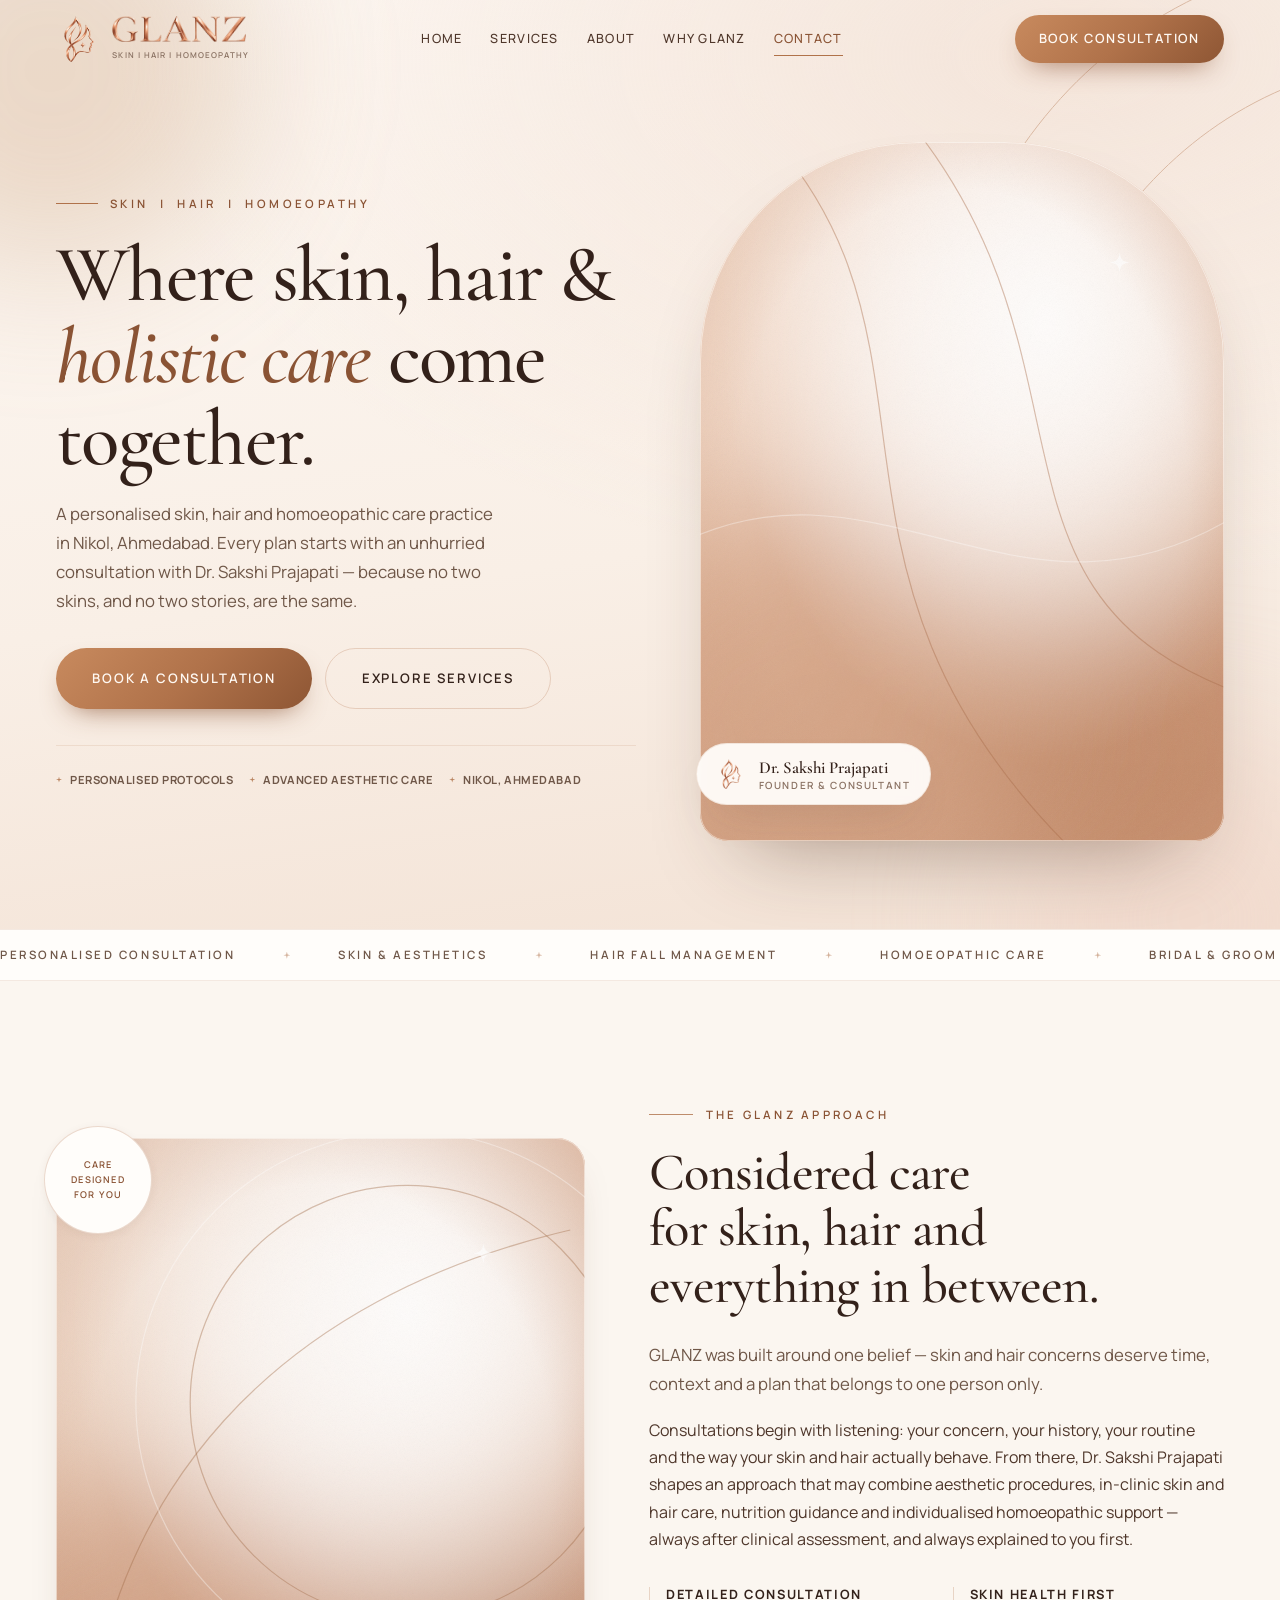
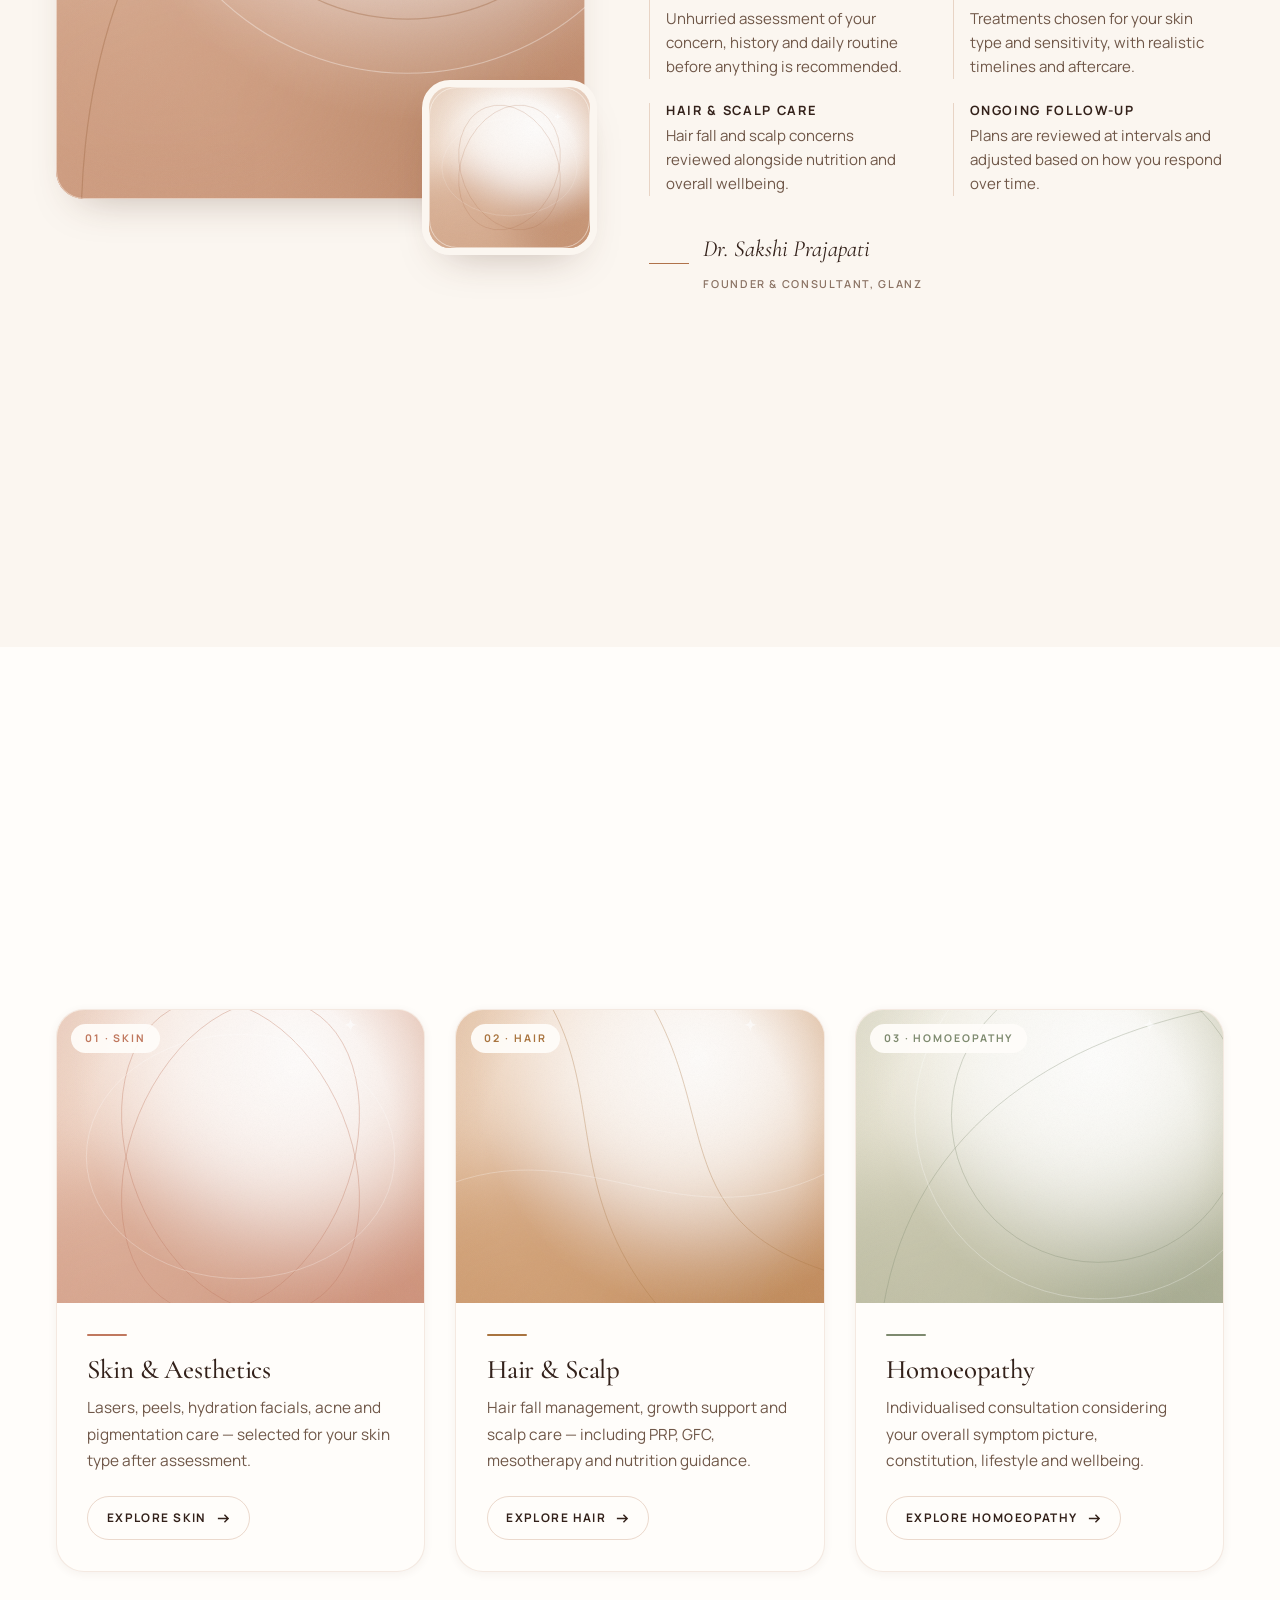
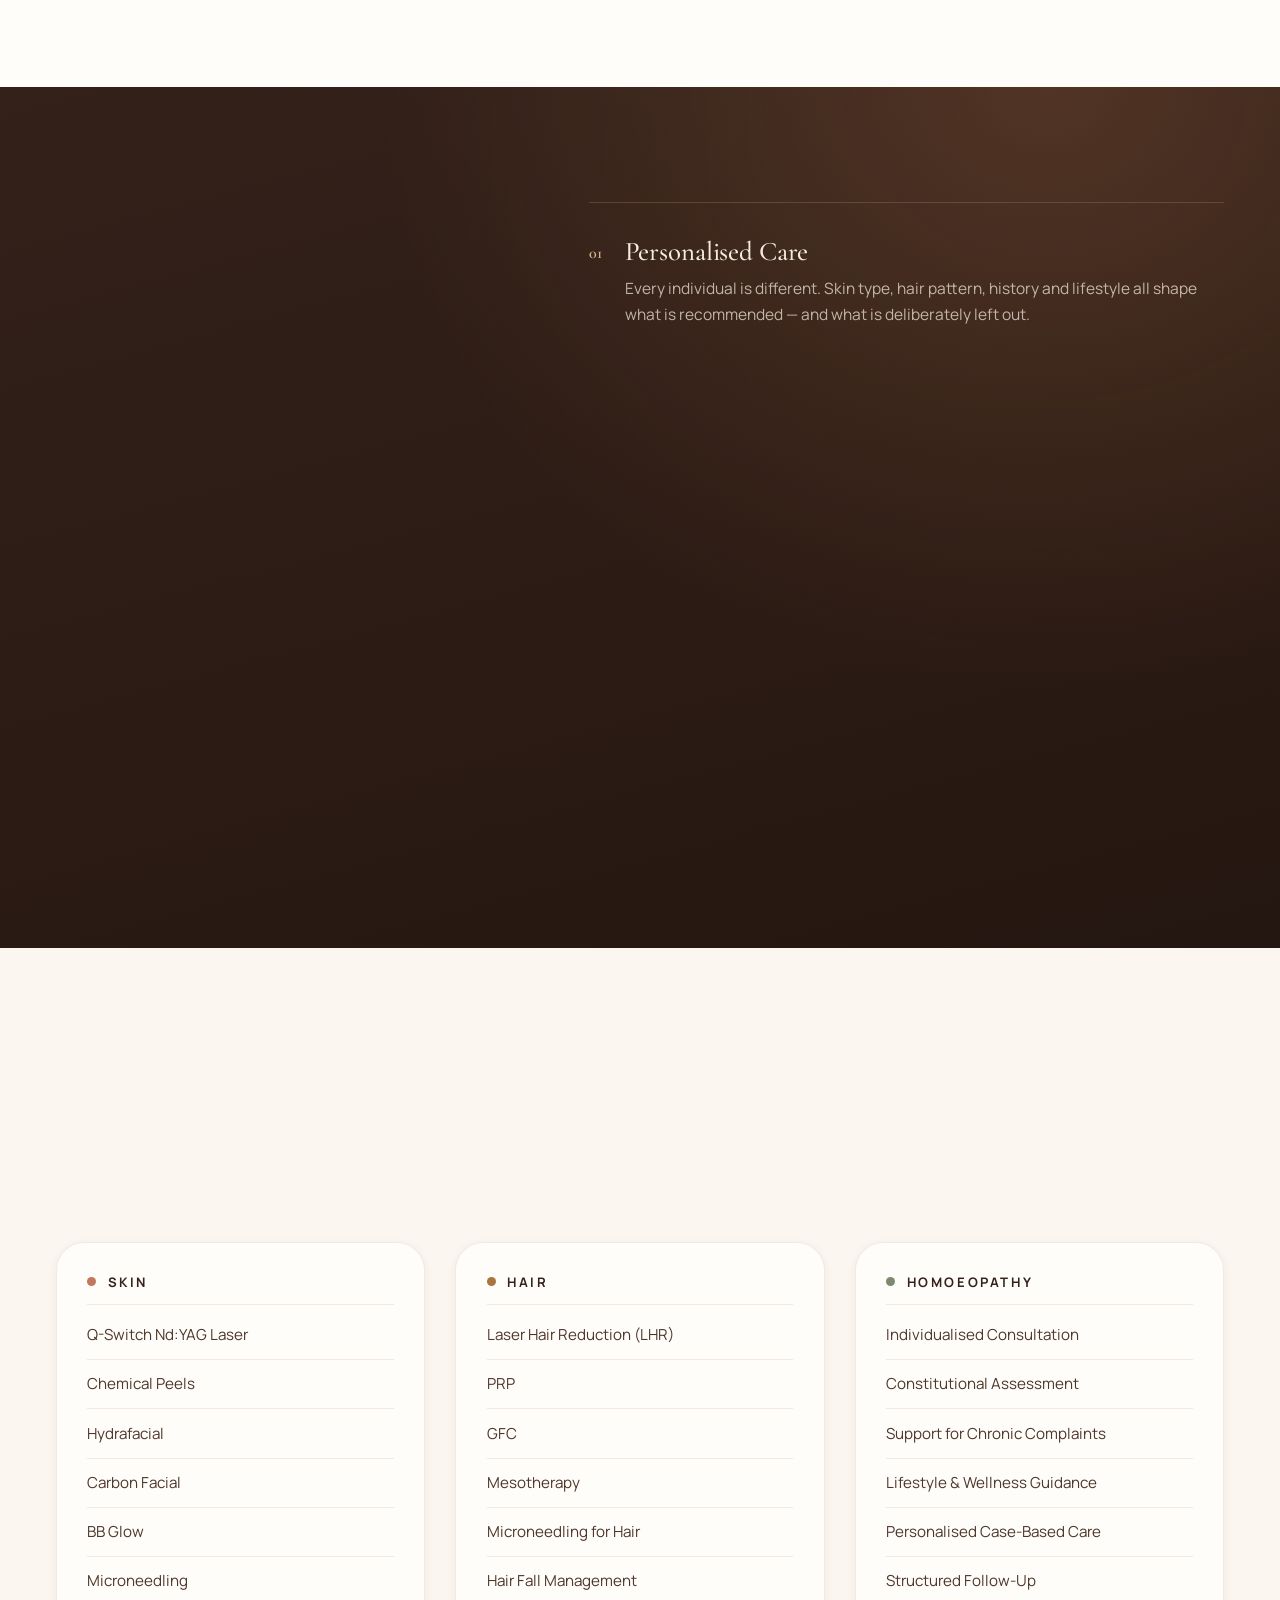
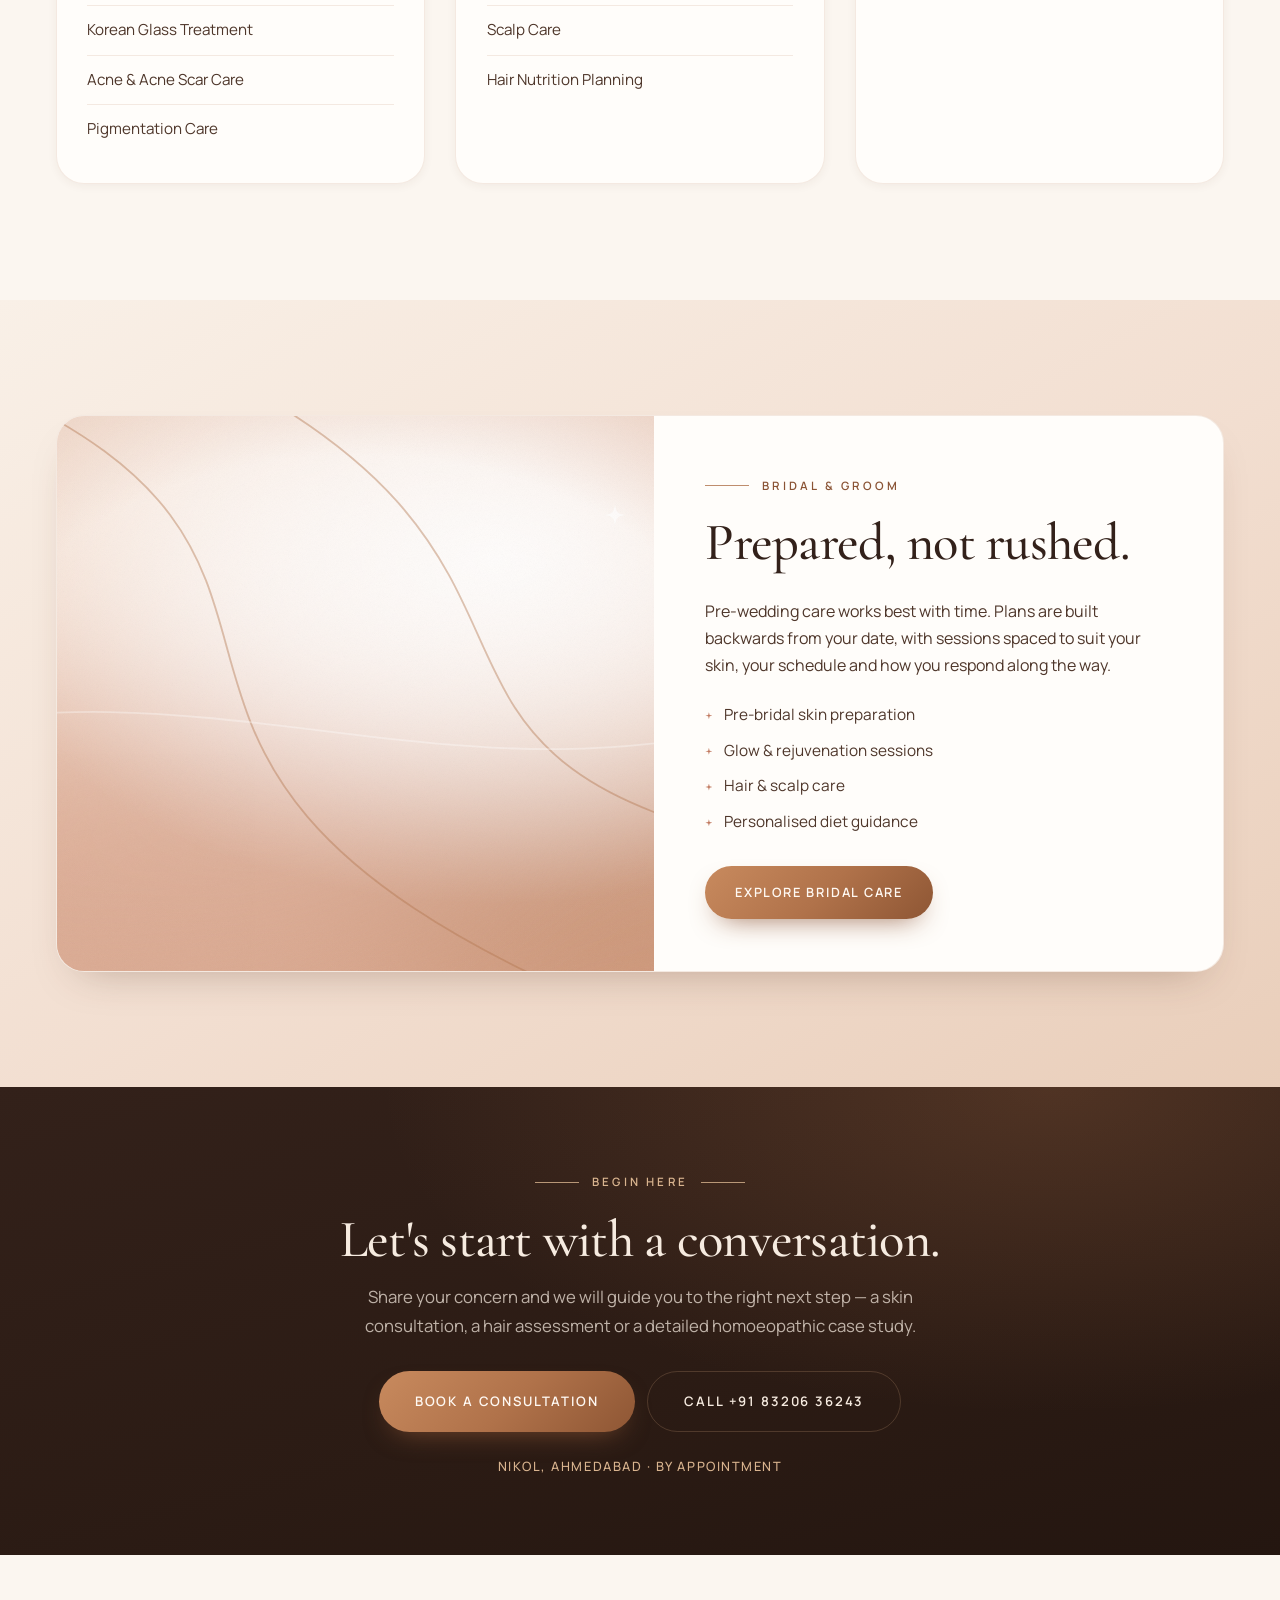
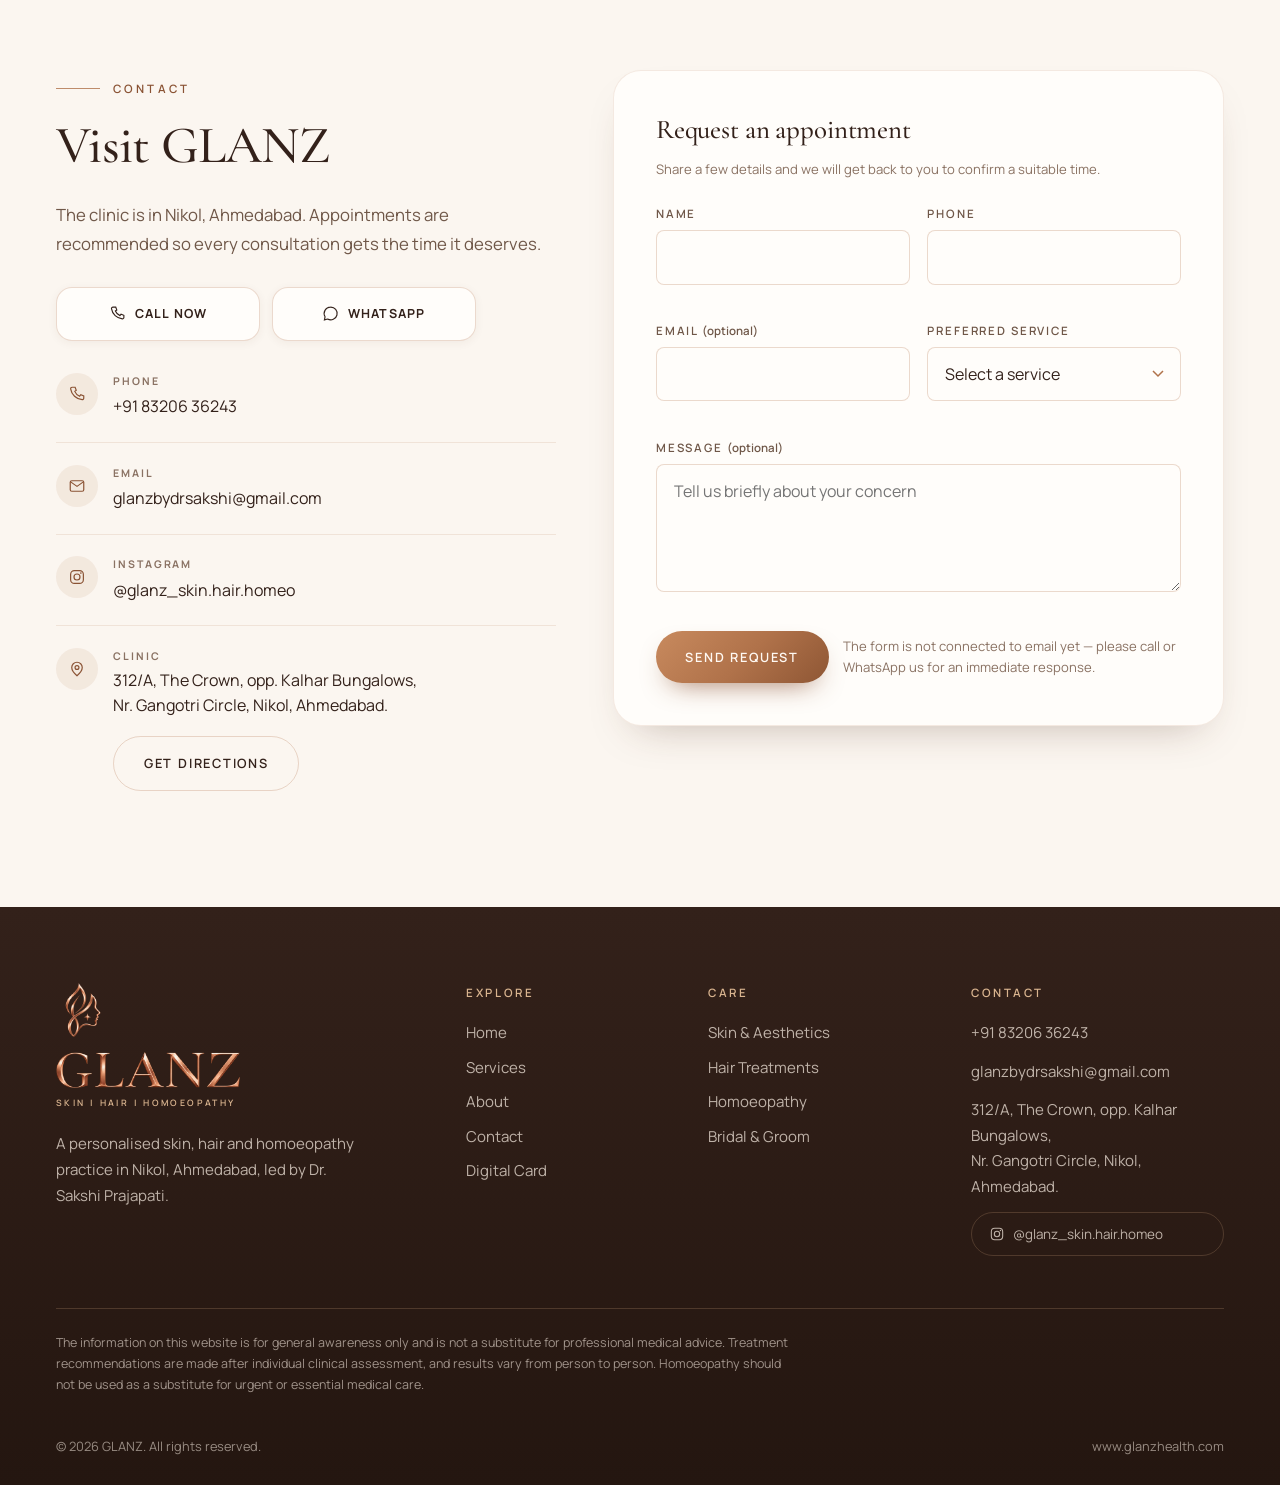
==== index.html @ fb432319 "Initial commit: GLANZ website (home, services, digital card) Vanilla HTML/CSS/JS site for GLANZ — Sk" ====
<!DOCTYPE html>
<html lang="en">
<head>
<meta charset="utf-8">
<meta name="viewport" content="width=device-width, initial-scale=1, viewport-fit=cover">
<title>GLANZ | Skin, Hair &amp; Homoeopathy Clinic in Nikol, Ahmedabad</title>
<meta name="description" content="GLANZ is a premium skin, hair and homoeopathy practice in Nikol, Ahmedabad. Personalised consultations with Dr. Sakshi Prajapati for skin care, aesthetic treatments, hair fall management and individualised homoeopathic care.">
<meta name="theme-color" content="#FBF6F0">
<link rel="canonical" href="https://www.glanzhealth.com/">

<!-- Open Graph / social -->
<meta property="og:type" content="website">
<meta property="og:site_name" content="GLANZ">
<meta property="og:title" content="GLANZ | Skin, Hair &amp; Homoeopathy">
<meta property="og:description" content="Where skin, hair and holistic care come together. Personalised care in Nikol, Ahmedabad.">
<meta property="og:url" content="https://www.glanzhealth.com/">
<meta property="og:image" content="https://www.glanzhealth.com/assets/logo/glanz-lockup.png">
<meta property="og:locale" content="en_IN">
<meta name="twitter:card" content="summary_large_image">
<meta name="twitter:title" content="GLANZ | Skin, Hair &amp; Homoeopathy">
<meta name="twitter:description" content="Personalised skin, hair and homoeopathic care in Nikol, Ahmedabad.">
<meta name="twitter:image" content="https://www.glanzhealth.com/assets/logo/glanz-lockup.png">

<link rel="icon" href="assets/logo/favicon.png" type="image/png">
<link rel="apple-touch-icon" href="assets/logo/glanz-symbol.png">

<!-- Fonts: Cinzel (wordmark) · Cormorant Garamond (display) · Manrope (UI/body) -->
<link rel="preconnect" href="https://fonts.googleapis.com">
<link rel="preconnect" href="https://fonts.gstatic.com" crossorigin>
<link href="https://fonts.googleapis.com/css2?family=Cinzel:wght@400;500;600&family=Cormorant+Garamond:ital,wght@0,400;0,500;0,600;1,400;1,500&family=Manrope:wght@400;500;600;700&display=swap" rel="stylesheet">

<link rel="stylesheet" href="css/global.css">
<link rel="stylesheet" href="css/home.css">

<script type="application/ld+json">
{
  "@context": "https://schema.org",
  "@type": "MedicalClinic",
  "name": "GLANZ — Skin, Hair & Homoeopathy",
  "url": "https://www.glanzhealth.com/",
  "email": "glanzbydrsakshi@gmail.com",
  "telephone": "+918320636243",
  "image": "https://www.glanzhealth.com/assets/logo/glanz-lockup.png",
  "address": {
    "@type": "PostalAddress",
    "streetAddress": "312/A, The Crown, opp. Kalhar Bungalows, Nr. Gangotri Circle, Nikol",
    "addressLocality": "Ahmedabad",
    "addressRegion": "Gujarat",
    "addressCountry": "IN"
  },
  "sameAs": ["https://www.instagram.com/glanz_skin.hair.homeo/"],
  "medicalSpecialty": ["Dermatology", "Homeopathic"]
}
</script>
</head>

<body id="top" class="has-actionbar">
<a class="skip-link" href="#main">Skip to content</a>

<!-- ======================================================================
     NAVIGATION
     ====================================================================== -->
<header class="nav" id="nav">
  <div class="nav__inner">
    <a class="brand" href="./" aria-label="GLANZ — home">
      <img class="brand__symbol" src="assets/logo/glanz-symbol.png" alt="" width="320" height="320">
      <span class="brand__text">
        <img class="brand__wordmark" src="assets/logo/glanz-wordmark.png" alt="GLANZ" width="620" height="121">
        <span class="brand__tag">Skin | Hair | Homoeopathy</span>
      </span>
    </a>

    <nav class="nav__menu nav__menu--desktop" aria-label="Primary">
      <a class="nav__link" href="#top">Home</a>
      <a class="nav__link" href="service/">Services</a>
      <a class="nav__link" href="#about">About</a>
      <a class="nav__link" href="#why">Why GLANZ</a>
      <a class="nav__link" href="#contact">Contact</a>
    </nav>

    <div class="nav__menu">
      <a class="btn nav__cta" data-glanz="book" href="#contact">Book Consultation</a>
      <button class="nav__toggle" id="navToggle" type="button" aria-expanded="false" aria-controls="navDrawer" aria-label="Open menu">
        <span></span><span></span>
      </button>
    </div>
  </div>
</header>

<div class="nav__drawer" id="navDrawer" hidden>
  <nav class="nav__drawer-list" aria-label="Mobile">
    <a href="#top">Home</a>
    <a href="service/">Services</a>
    <a href="#about">About</a>
    <a href="#why">Why GLANZ</a>
    <a href="#contact">Contact</a>
  </nav>
  <div class="nav__drawer-foot">
    <a class="btn btn--block" data-glanz="book" href="#contact">Book a Consultation</a>
    <div class="nav__drawer-actions">
      <a href="tel:+918320636243">
        <svg viewBox="0 0 24 24" fill="none" stroke="currentColor" stroke-width="1.6" stroke-linecap="round" aria-hidden="true"><path d="M6.5 3h3l1.5 4-2 1.5a12 12 0 006.5 6.5L17 13l4 1.5v3a2 2 0 01-2.2 2A17 17 0 013.5 5.2 2 2 0 015.5 3z"/></svg>
        Call
      </a>
      <a data-glanz="whatsapp" href="#" target="_blank" rel="noopener">
        <svg viewBox="0 0 24 24" fill="none" stroke="currentColor" stroke-width="1.6" aria-hidden="true"><path d="M12 3a9 9 0 00-7.7 13.6L3.4 21l4.5-1.2A9 9 0 1012 3z"/></svg>
        WhatsApp
      </a>
    </div>
    <div class="nav__drawer-meta">
      <span>312/A, The Crown, Nikol, Ahmedabad</span>
      <a href="mailto:glanzbydrsakshi@gmail.com">glanzbydrsakshi@gmail.com</a>
    </div>
  </div>
</div>

<main id="main">

  <!-- ====================================================================
       HERO
       ==================================================================== -->
  <section class="hero" aria-labelledby="heroTitle">
    <span class="glow glow--copper glow--a" aria-hidden="true"></span>
    <span class="glow glow--blush glow--b" aria-hidden="true"></span>

    <svg class="hero__lines" viewBox="0 0 600 600" aria-hidden="true">
      <path d="M40 560C40 300 180 40 520 20"/>
      <path d="M120 580C160 340 300 120 590 130"/>
    </svg>

    <div class="container hero__inner">
      <div class="hero__content">
        <p class="hero__brandline">Skin&nbsp;&nbsp;|&nbsp;&nbsp;Hair&nbsp;&nbsp;|&nbsp;&nbsp;Homoeopathy</p>
        <h1 class="hero__title" id="heroTitle">Where skin, hair &amp;<br><em>holistic care</em> come together.</h1>
        <p class="lead hero__lead">
          A personalised skin, hair and homoeopathic care practice in Nikol, Ahmedabad.
          Every plan starts with an unhurried consultation with Dr.&nbsp;Sakshi Prajapati —
          because no two skins, and no two stories, are the same.
        </p>
        <div class="btn-group">
          <a class="btn btn--lg" data-glanz="book" href="#contact">Book a Consultation</a>
          <a class="btn btn--ghost btn--lg" href="service/">Explore Services</a>
        </div>
        <ul class="hero__trust">
          <li>Personalised protocols</li>
          <li>Advanced aesthetic care</li>
          <li>Nikol, Ahmedabad</li>
        </ul>
      </div>

      <div class="hero__media" data-reveal="right">
        <div class="media hero__frame media--hover">
          <img src="assets/images/hero-portrait.svg" alt="Soft editorial portrait representing calm, healthy skin care at GLANZ" width="900" height="1200" fetchpriority="high">
        </div>
        <div class="hero__badge">
          <img src="assets/logo/glanz-symbol.png" alt="" width="320" height="320">
          <span class="hero__badge-text">
            <span class="hero__badge-name">Dr. Sakshi Prajapati</span>
            <span class="hero__badge-role">Founder &amp; Consultant</span>
          </span>
        </div>
      </div>
    </div>
  </section>

  <!-- ====================================================================
       BRAND TICKER
       ==================================================================== -->
  <div class="ticker" aria-hidden="true">
    <div class="ticker__track">
      <div class="ticker__group">
        <span class="ticker__item">Personalised Consultation</span>
        <span class="ticker__item">Skin &amp; Aesthetics</span>
        <span class="ticker__item">Hair Fall Management</span>
        <span class="ticker__item">Homoeopathic Care</span>
        <span class="ticker__item">Bridal &amp; Groom</span>
        <span class="ticker__item">Nikol, Ahmedabad</span>
      </div>
      <div class="ticker__group">
        <span class="ticker__item">Personalised Consultation</span>
        <span class="ticker__item">Skin &amp; Aesthetics</span>
        <span class="ticker__item">Hair Fall Management</span>
        <span class="ticker__item">Homoeopathic Care</span>
        <span class="ticker__item">Bridal &amp; Groom</span>
        <span class="ticker__item">Nikol, Ahmedabad</span>
      </div>
    </div>
  </div>

  <!-- ====================================================================
       ABOUT + HOW IT WORKS
       ==================================================================== -->
  <section class="section intro" id="about" aria-labelledby="aboutTitle">
    <div class="container">
      <div class="intro__grid">
        <div class="intro__media" data-reveal="left">
          <div class="media intro__media-main media--hover">
            <img src="assets/images/about-main.svg" alt="Calm treatment space at GLANZ, styled in cream and blush tones" width="900" height="1100" loading="lazy">
          </div>
          <div class="media intro__media-sub">
            <img src="assets/images/about-detail.svg" alt="Close detail of skin care preparation at GLANZ" width="700" height="700" loading="lazy">
          </div>
          <span class="intro__stamp">Care<br>designed<br>for you</span>
        </div>

        <div data-reveal>
          <p class="eyebrow">The GLANZ Approach</p>
          <h2 id="aboutTitle">Considered care for skin, hair and everything in between.</h2>
          <p class="lead">
            GLANZ was built around one belief — skin and hair concerns deserve time, context and
            a plan that belongs to one person only.
          </p>
          <p>
            Consultations begin with listening: your concern, your history, your routine and the
            way your skin and hair actually behave. From there, Dr. Sakshi Prajapati shapes an
            approach that may combine aesthetic procedures, in-clinic skin and hair care,
            nutrition guidance and individualised homoeopathic support — always after clinical
            assessment, and always explained to you first.
          </p>

          <div class="intro__points">
            <div class="intro__point">
              <h3>Detailed Consultation</h3>
              <p>Unhurried assessment of your concern, history and daily routine before anything is recommended.</p>
            </div>
            <div class="intro__point">
              <h3>Skin Health First</h3>
              <p>Treatments chosen for your skin type and sensitivity, with realistic timelines and aftercare.</p>
            </div>
            <div class="intro__point">
              <h3>Hair &amp; Scalp Care</h3>
              <p>Hair fall and scalp concerns reviewed alongside nutrition and overall wellbeing.</p>
            </div>
            <div class="intro__point">
              <h3>Ongoing Follow-Up</h3>
              <p>Plans are reviewed at intervals and adjusted based on how you respond over time.</p>
            </div>
          </div>

          <div class="intro__signature">
            <span class="intro__signature-rule" aria-hidden="true"></span>
            <span>
              <span class="intro__signature-name">Dr. Sakshi Prajapati</span><br>
              <span class="intro__signature-role">Founder &amp; Consultant, GLANZ</span>
            </span>
          </div>
        </div>
      </div>

      <!-- How a visit works — three plain steps, no extra section needed -->
      <div class="steps" data-reveal="fade">
        <div class="steps__item">
          <span class="steps__num">1</span>
          <div>
            <h3>Consult</h3>
            <p>Tell us the concern. We assess your skin, hair and general wellbeing in person.</p>
          </div>
        </div>
        <div class="steps__item">
          <span class="steps__num">2</span>
          <div>
            <h3>Personalised Plan</h3>
            <p>You receive a plan made for you — what is advised, what it involves and how long it takes.</p>
          </div>
        </div>
        <div class="steps__item">
          <span class="steps__num">3</span>
          <div>
            <h3>Follow-Up</h3>
            <p>We review progress at planned intervals and adjust the approach as you respond.</p>
          </div>
        </div>
      </div>
    </div>
  </section>

  <!-- ====================================================================
       SERVICES PREVIEW
       ==================================================================== -->
  <section class="section section--ivory" id="services" aria-labelledby="servicesTitle">
    <div class="container">
      <div class="section-head section-head--center" data-reveal>
        <p class="eyebrow eyebrow--center">What We Offer</p>
        <h2 id="servicesTitle">Three pillars of care</h2>
        <p class="lead" style="margin-inline:auto">
          Skin, hair and homoeopathy are considered together rather than in isolation —
          so one plan can support the whole picture.
        </p>
      </div>

      <div class="pillars">
        <article class="pillar pillar--skin" data-reveal>
          <div class="media pillar__media">
            <span class="pillar__num">01 · Skin</span>
            <img src="assets/images/service-skin.svg" alt="Editorial visual representing skin and aesthetic care" width="900" height="1000" loading="lazy">
          </div>
          <div class="pillar__body">
            <h3>Skin &amp; Aesthetics</h3>
            <p>Lasers, peels, hydration facials, acne and pigmentation care — selected for your skin type after assessment.</p>
            <a class="pillar__link" href="service/#skin">
              Explore Skin
              <svg viewBox="0 0 16 16" fill="none" stroke="currentColor" stroke-width="1.5" aria-hidden="true"><path d="M2 8h11M9 4l4 4-4 4"/></svg>
            </a>
          </div>
        </article>

        <article class="pillar pillar--hair" data-reveal>
          <div class="media pillar__media">
            <span class="pillar__num">02 · Hair</span>
            <img src="assets/images/service-hair.svg" alt="Editorial visual representing hair and scalp care" width="900" height="1000" loading="lazy">
          </div>
          <div class="pillar__body">
            <h3>Hair &amp; Scalp</h3>
            <p>Hair fall management, growth support and scalp care — including PRP, GFC, mesotherapy and nutrition guidance.</p>
            <a class="pillar__link" href="service/#hair">
              Explore Hair
              <svg viewBox="0 0 16 16" fill="none" stroke="currentColor" stroke-width="1.5" aria-hidden="true"><path d="M2 8h11M9 4l4 4-4 4"/></svg>
            </a>
          </div>
        </article>

        <article class="pillar pillar--homoeo" data-reveal>
          <div class="media pillar__media">
            <span class="pillar__num">03 · Homoeopathy</span>
            <img src="assets/images/service-homoeo.svg" alt="Editorial visual representing individualised homoeopathic consultation" width="900" height="1000" loading="lazy">
          </div>
          <div class="pillar__body">
            <h3>Homoeopathy</h3>
            <p>Individualised consultation considering your overall symptom picture, constitution, lifestyle and wellbeing.</p>
            <a class="pillar__link" href="service/#homoeopathy">
              Explore Homoeopathy
              <svg viewBox="0 0 16 16" fill="none" stroke="currentColor" stroke-width="1.5" aria-hidden="true"><path d="M2 8h11M9 4l4 4-4 4"/></svg>
            </a>
          </div>
        </article>
      </div>
    </div>
  </section>

  <!-- ====================================================================
       WHY GLANZ — dark anchor section
       ==================================================================== -->
  <section class="section section--dark why" id="why" aria-labelledby="whyTitle">
    <div class="container why__grid">
      <div class="why__aside" data-reveal>
        <p class="eyebrow">Why GLANZ</p>
        <h2 id="whyTitle">A quieter, more personal kind of care.</h2>
        <p class="why__statement">
          Treatment plans should be written for a person — not for a concern.
        </p>
      </div>

      <div class="why__list">
        <article class="why__item" data-reveal>
          <span class="why__index">01</span>
          <div>
            <h3>Personalised Care</h3>
            <p>Every individual is different. Skin type, hair pattern, history and lifestyle all shape what is recommended — and what is deliberately left out.</p>
          </div>
        </article>
        <article class="why__item" data-reveal>
          <span class="why__index">02</span>
          <div>
            <h3>Integrated Approach</h3>
            <p>Skin, hair and overall wellbeing are reviewed together, so in-clinic treatments, home care and nutrition support one another.</p>
          </div>
        </article>
        <article class="why__item" data-reveal>
          <span class="why__index">03</span>
          <div>
            <h3>Modern Aesthetic Care</h3>
            <p>Advanced aesthetic procedures delivered with careful assessment, clear expectations and structured aftercare at every session.</p>
          </div>
        </article>
        <article class="why__item" data-reveal>
          <span class="why__index">04</span>
          <div>
            <h3>Holistic Homoeopathy</h3>
            <p>Homoeopathic consultation with attention to your complete symptom picture, constitution and day-to-day wellbeing.</p>
          </div>
        </article>
      </div>
    </div>
  </section>

  <!-- ====================================================================
       FEATURED TREATMENTS
       ==================================================================== -->
  <section class="section featured" aria-labelledby="featuredTitle">
    <div class="container">
      <div class="featured__head" data-reveal>
        <div>
          <p class="eyebrow">Selected Treatments</p>
          <h2 id="featuredTitle">A closer look</h2>
        </div>
        <a class="link-arrow" href="service/">
          View all services
          <svg viewBox="0 0 16 16" fill="none" stroke="currentColor" stroke-width="1.5" aria-hidden="true"><path d="M2 8h11M9 4l4 4-4 4"/></svg>
        </a>
      </div>

      <div class="featured__cols">
        <div class="featured__col featured__col--skin" data-reveal>
          <div class="featured__col-title"><span class="dot" aria-hidden="true"></span><h3>Skin</h3></div>
          <ul class="featured__list">
            <li><a href="service/#skin">Q-Switch Nd:YAG Laser</a></li>
            <li><a href="service/#skin">Chemical Peels</a></li>
            <li><a href="service/#skin">Hydrafacial</a></li>
            <li><a href="service/#skin">Carbon Facial</a></li>
            <li><a href="service/#skin">BB Glow</a></li>
            <li><a href="service/#skin">Microneedling</a></li>
            <li><a href="service/#skin">Korean Glass Treatment</a></li>
            <li><a href="service/#skin">Acne &amp; Acne Scar Care</a></li>
            <li><a href="service/#skin">Pigmentation Care</a></li>
          </ul>
        </div>

        <div class="featured__col featured__col--hair" data-reveal>
          <div class="featured__col-title"><span class="dot" aria-hidden="true"></span><h3>Hair</h3></div>
          <ul class="featured__list">
            <li><a href="service/#hair">Laser Hair Reduction (LHR)</a></li>
            <li><a href="service/#hair">PRP</a></li>
            <li><a href="service/#hair">GFC</a></li>
            <li><a href="service/#hair">Mesotherapy</a></li>
            <li><a href="service/#hair">Microneedling for Hair</a></li>
            <li><a href="service/#hair">Hair Fall Management</a></li>
            <li><a href="service/#hair">Scalp Care</a></li>
            <li><a href="service/#hair">Hair Nutrition Planning</a></li>
          </ul>
        </div>

        <div class="featured__col featured__col--homoeo" data-reveal>
          <div class="featured__col-title"><span class="dot" aria-hidden="true"></span><h3>Homoeopathy</h3></div>
          <ul class="featured__list">
            <li><a href="service/#homoeopathy">Individualised Consultation</a></li>
            <li><a href="service/#homoeopathy">Constitutional Assessment</a></li>
            <li><a href="service/#homoeopathy">Support for Chronic Complaints</a></li>
            <li><a href="service/#homoeopathy">Lifestyle &amp; Wellness Guidance</a></li>
            <li><a href="service/#homoeopathy">Personalised Case-Based Care</a></li>
            <li><a href="service/#homoeopathy">Structured Follow-Up</a></li>
          </ul>
        </div>
      </div>
    </div>
  </section>

  <!-- ====================================================================
       BRIDAL & GROOM
       ==================================================================== -->
  <section class="section section--blush bridal" aria-labelledby="bridalTitle">
    <div class="container">
      <div class="bridal__inner" data-reveal>
        <div class="media bridal__media media--hover">
          <img src="assets/images/bridal.svg" alt="Soft, luminous editorial visual representing bridal and groom preparation" width="1400" height="900" loading="lazy">
        </div>
        <div class="bridal__body">
          <p class="eyebrow">Bridal &amp; Groom</p>
          <h2 id="bridalTitle">Prepared, not rushed.</h2>
          <p>
            Pre-wedding care works best with time. Plans are built backwards from your date, with
            sessions spaced to suit your skin, your schedule and how you respond along the way.
          </p>
          <ul class="bridal__list">
            <li>Pre-bridal skin preparation</li>
            <li>Glow &amp; rejuvenation sessions</li>
            <li>Hair &amp; scalp care</li>
            <li>Personalised diet guidance</li>
          </ul>
          <a class="btn" href="service/#bridal">Explore Bridal Care</a>
        </div>
      </div>
    </div>
  </section>

  <!-- ====================================================================
       CTA — dark anchor
       ==================================================================== -->
  <section class="section section--tight section--dark cta-band" aria-labelledby="ctaTitle">
    <div class="container cta-band__inner">
      <p class="eyebrow eyebrow--center">Begin Here</p>
      <h2 id="ctaTitle">Let's start with a conversation.</h2>
      <p class="lead" style="margin-inline:auto">
        Share your concern and we will guide you to the right next step — a skin consultation,
        a hair assessment or a detailed homoeopathic case study.
      </p>
      <div class="btn-group">
        <a class="btn btn--lg" data-glanz="book" href="#contact">Book a Consultation</a>
        <a class="btn btn--ghost btn--lg" href="tel:+918320636243">Call +91 83206 36243</a>
      </div>
      <p class="cta-band__meta">Nikol, Ahmedabad · By appointment</p>
    </div>
  </section>

  <!-- ====================================================================
       CONTACT
       ==================================================================== -->
  <section class="section contact" id="contact" aria-labelledby="contactTitle">
    <div class="container contact__grid">
      <div data-reveal>
        <p class="eyebrow">Contact</p>
        <h2 id="contactTitle">Visit GLANZ</h2>
        <p class="lead">
          The clinic is in Nikol, Ahmedabad. Appointments are recommended so every consultation
          gets the time it deserves.
        </p>

        <div class="contact__quick">
          <a href="tel:+918320636243">
            <svg viewBox="0 0 24 24" fill="none" stroke="currentColor" stroke-width="1.6" stroke-linecap="round" aria-hidden="true"><path d="M6.5 3h3l1.5 4-2 1.5a12 12 0 006.5 6.5L17 13l4 1.5v3a2 2 0 01-2.2 2A17 17 0 013.5 5.2 2 2 0 015.5 3z"/></svg>
            Call now
          </a>
          <a data-glanz="whatsapp" href="#" target="_blank" rel="noopener">
            <svg viewBox="0 0 24 24" fill="none" stroke="currentColor" stroke-width="1.6" aria-hidden="true"><path d="M12 3a9 9 0 00-7.7 13.6L3.4 21l4.5-1.2A9 9 0 1012 3z"/></svg>
            WhatsApp
          </a>
        </div>

        <div class="contact__list">
          <div class="contact__row">
            <span class="contact__icon" aria-hidden="true">
              <svg viewBox="0 0 24 24" fill="none" stroke="currentColor" stroke-width="1.6" stroke-linecap="round"><path d="M6.5 3h3l1.5 4-2 1.5a12 12 0 006.5 6.5L17 13l4 1.5v3a2 2 0 01-2.2 2A17 17 0 013.5 5.2 2 2 0 015.5 3z"/></svg>
            </span>
            <div>
              <p class="contact__label">Phone</p>
              <a class="contact__value" href="tel:+918320636243">+91 83206 36243</a>
            </div>
          </div>

          <div class="contact__row">
            <span class="contact__icon" aria-hidden="true">
              <svg viewBox="0 0 24 24" fill="none" stroke="currentColor" stroke-width="1.6"><rect x="3" y="5" width="18" height="14" rx="2"/><path d="M3.5 6.5L12 12.5l8.5-6"/></svg>
            </span>
            <div>
              <p class="contact__label">Email</p>
              <a class="contact__value" href="mailto:glanzbydrsakshi@gmail.com">glanzbydrsakshi@gmail.com</a>
            </div>
          </div>

          <div class="contact__row">
            <span class="contact__icon" aria-hidden="true">
              <svg viewBox="0 0 24 24" fill="none" stroke="currentColor" stroke-width="1.6"><rect x="3.5" y="3.5" width="17" height="17" rx="5"/><circle cx="12" cy="12" r="4"/><circle cx="17.2" cy="6.8" r="1.1" fill="currentColor" stroke="none"/></svg>
            </span>
            <div>
              <p class="contact__label">Instagram</p>
              <a class="contact__value" href="https://www.instagram.com/glanz_skin.hair.homeo/" target="_blank" rel="noopener">@glanz_skin.hair.homeo</a>
            </div>
          </div>

          <div class="contact__row">
            <span class="contact__icon" aria-hidden="true">
              <svg viewBox="0 0 24 24" fill="none" stroke="currentColor" stroke-width="1.6"><path d="M12 21s7-6.1 7-11a7 7 0 10-14 0c0 4.9 7 11 7 11z"/><circle cx="12" cy="10" r="2.6"/></svg>
            </span>
            <div>
              <p class="contact__label">Clinic</p>
              <p class="contact__value">312/A, The Crown, opp. Kalhar Bungalows,<br>Nr. Gangotri Circle, Nikol, Ahmedabad.</p>
              <p style="margin-top:1rem">
                <a class="btn btn--ghost" data-glanz="maps" href="#" target="_blank" rel="noopener">Get Directions</a>
              </p>
            </div>
          </div>
        </div>
      </div>

      <div class="contact__card" data-reveal="right">
        <h3>Request an appointment</h3>
        <p class="form-note" style="margin-bottom:1.5rem">
          Share a few details and we will get back to you to confirm a suitable time.
        </p>

        <form class="contact__form" id="contactForm" novalidate>
          <div class="field">
            <label for="cf-name">Name</label>
            <input id="cf-name" name="name" type="text" autocomplete="name" required>
            <span class="field__error" data-error-for="cf-name"></span>
          </div>
          <div class="field">
            <label for="cf-phone">Phone</label>
            <input id="cf-phone" name="phone" type="tel" inputmode="tel" autocomplete="tel" required>
            <span class="field__error" data-error-for="cf-phone"></span>
          </div>
          <div class="field">
            <label for="cf-email">Email <span style="text-transform:none;letter-spacing:0">(optional)</span></label>
            <input id="cf-email" name="email" type="email" autocomplete="email">
            <span class="field__error" data-error-for="cf-email"></span>
          </div>
          <div class="field">
            <label for="cf-service">Preferred service</label>
            <select id="cf-service" name="service" required>
              <option value="">Select a service</option>
              <option>Skin consultation</option>
              <option>Hair consultation</option>
              <option>Homoeopathic consultation</option>
              <option>Bridal &amp; groom care</option>
              <option>Not sure yet</option>
            </select>
            <span class="field__error" data-error-for="cf-service"></span>
          </div>
          <div class="field field--full">
            <label for="cf-message">Message <span style="text-transform:none;letter-spacing:0">(optional)</span></label>
            <textarea id="cf-message" name="message" rows="4" placeholder="Tell us briefly about your concern"></textarea>
            <span class="field__error" data-error-for="cf-message"></span>
          </div>

          <div class="form-foot">
            <button class="btn" type="submit">Send Request</button>
            <p class="form-note">
              The form is not connected to email yet — please call or WhatsApp us for an
              immediate response.
            </p>
          </div>
        </form>

        <p class="form-status" id="formStatus" role="status" aria-live="polite"></p>
      </div>
    </div>
  </section>

</main>

<!-- ======================================================================
     FOOTER
     ====================================================================== -->
<footer class="footer">
  <div class="container">
    <div class="footer__grid">
      <div>
        <div class="footer__brand">
          <img class="footer__symbol" src="assets/logo/glanz-symbol.png" alt="" width="320" height="320" loading="lazy">
          <span class="footer__lockup">
            <img class="footer__wordmark" src="assets/logo/glanz-wordmark.png" alt="GLANZ" width="620" height="121" loading="lazy">
            <span class="footer__tag">Skin | Hair | Homoeopathy</span>
          </span>
        </div>
        <p class="footer__about">
          A personalised skin, hair and homoeopathy practice in Nikol, Ahmedabad, led by
          Dr. Sakshi Prajapati.
        </p>
      </div>

      <div>
        <h4>Explore</h4>
        <ul class="footer__list">
          <li><a href="./">Home</a></li>
          <li><a href="service/">Services</a></li>
          <li><a href="#about">About</a></li>
          <li><a href="#contact">Contact</a></li>
          <li><a href="scan/">Digital Card</a></li>
        </ul>
      </div>

      <div>
        <h4>Care</h4>
        <ul class="footer__list">
          <li><a href="service/#skin">Skin &amp; Aesthetics</a></li>
          <li><a href="service/#hair">Hair Treatments</a></li>
          <li><a href="service/#homoeopathy">Homoeopathy</a></li>
          <li><a href="service/#bridal">Bridal &amp; Groom</a></li>
        </ul>
      </div>

      <div>
        <h4>Contact</h4>
        <div class="footer__contact">
          <a href="tel:+918320636243">+91 83206 36243</a>
          <a href="mailto:glanzbydrsakshi@gmail.com">glanzbydrsakshi@gmail.com</a>
          <span>312/A, The Crown, opp. Kalhar Bungalows,<br>Nr. Gangotri Circle, Nikol, Ahmedabad.</span>
          <a class="social" href="https://www.instagram.com/glanz_skin.hair.homeo/" target="_blank" rel="noopener">
            <svg viewBox="0 0 24 24" fill="none" stroke="currentColor" stroke-width="1.6" aria-hidden="true"><rect x="3.5" y="3.5" width="17" height="17" rx="5"/><circle cx="12" cy="12" r="4"/><circle cx="17.2" cy="6.8" r="1.1" fill="currentColor" stroke="none"/></svg>
            @glanz_skin.hair.homeo
          </a>
        </div>
      </div>
    </div>

    <p class="footer__disclaimer">
      The information on this website is for general awareness only and is not a substitute for
      professional medical advice. Treatment recommendations are made after individual clinical
      assessment, and results vary from person to person. Homoeopathy should not be used as a
      substitute for urgent or essential medical care.
    </p>

    <div class="footer__bottom">
      <span>© <span data-glanz="year">2025</span> GLANZ. All rights reserved.</span>
      <span>www.glanzhealth.com</span>
    </div>
  </div>
</footer>

<!-- ======================================================================
     STICKY MOBILE ACTION BAR
     ====================================================================== -->
<nav class="actionbar" aria-label="Quick contact">
  <a class="actionbar__btn" href="tel:+918320636243">
    <svg viewBox="0 0 24 24" fill="none" stroke="currentColor" stroke-width="1.6" stroke-linecap="round" aria-hidden="true"><path d="M6.5 3h3l1.5 4-2 1.5a12 12 0 006.5 6.5L17 13l4 1.5v3a2 2 0 01-2.2 2A17 17 0 013.5 5.2 2 2 0 015.5 3z"/></svg>
    Call
  </a>
  <a class="actionbar__btn" data-glanz="whatsapp" href="#" target="_blank" rel="noopener">
    <svg viewBox="0 0 24 24" fill="none" stroke="currentColor" stroke-width="1.6" aria-hidden="true"><path d="M12 3a9 9 0 00-7.7 13.6L3.4 21l4.5-1.2A9 9 0 1012 3z"/></svg>
    WhatsApp
  </a>
  <a class="actionbar__btn actionbar__btn--primary" data-glanz="book" href="#contact">
    <svg viewBox="0 0 24 24" fill="none" stroke="currentColor" stroke-width="1.6" aria-hidden="true"><rect x="3.5" y="5" width="17" height="16" rx="3"/><path d="M8 3v4M16 3v4M3.5 10h17"/></svg>
    Book
  </a>
</nav>

<script src="js/main.js" defer></script>
</body>
</html>
---- css/global.css ----
/* ==========================================================================
   GLANZ — Global design system  (v2)
   Brand world: cream · blush · nude · copper · deep cocoa
   Tonal strategy: cream & ivory for reading, DEEP COCOA for anchor moments,
   copper reserved almost entirely for actions.
   ========================================================================== */

/* --------------------------------------------------------------------------
   1. DESIGN TOKENS
   -------------------------------------------------------------------------- */
:root {
  /* Light surfaces */
  --cream:        #FBF6F0;
  --cream-deep:   #F6EBE0;
  --ivory:        #FFFDFA;
  --blush:        #F4E4D9;
  --nude:         #EBD4C4;
  --sand:         #E6D5C5;

  /* Dark anchor surfaces (from the visiting-card photography) */
  --espresso:      #2B1B14;
  --espresso-soft: #3A251B;
  --espresso-line: rgba(214, 168, 130, 0.22);

  /* Accents — copper is the ACTION colour, used sparingly elsewhere */
  --copper:       #B0724A;
  --copper-light: #D3A07A;
  --copper-deep:  #8A5334;
  --champagne:    #D9B48F;
  --gold-line:    #C79A70;

  /* Category accents — small doses only (labels, rules, hovers) */
  --cat-skin:   #C0785E;   /* warm rose-terracotta */
  --cat-hair:   #A9743F;   /* deep amber-copper   */
  --cat-homoeo: #7E8A6F;   /* muted sage — botanical, still warm */

  /* Text — darker than v1 for real readability */
  --ink:        #33211A;
  --ink-soft:   #4E362A;
  --muted:      #6F5748;
  --muted-soft: #8A7263;
  --on-dark:        #F6EBE0;
  --on-dark-muted:  rgba(246, 235, 224, 0.72);

  /* Utility */
  --line:       rgba(176, 114, 74, 0.26);
  --line-soft:  rgba(176, 114, 74, 0.14);
  --shadow-sm:  0 2px 10px rgba(80, 48, 30, 0.06);
  --shadow-md:  0 20px 44px -24px rgba(80, 48, 30, 0.36);
  --shadow-lg:  0 44px 88px -44px rgba(80, 48, 30, 0.48);

  --grad-copper:  linear-gradient(135deg, #C88A5E 0%, #B0724A 52%, #8E5634 100%);
  --grad-surface: linear-gradient(180deg, #FBF6F0 0%, #F7EDE3 100%);
  --grad-blush:   linear-gradient(150deg, #F9F0E7 0%, #F2DED0 55%, #E9CEBA 100%);

  /* Type */
  --font-display: "Cormorant Garamond", "Iowan Old Style", Georgia, serif;
  --font-brand:   "Cinzel", "Cormorant Garamond", Georgia, serif;
  --font-sans:    "Manrope", "Segoe UI", "Helvetica Neue", Arial, sans-serif;

  --fs-h1:     clamp(2.6rem, 5.6vw, 4.6rem);
  --fs-h2:     clamp(2.1rem, 4.1vw, 3.45rem);
  --fs-h3:     clamp(1.35rem, 2.1vw, 1.85rem);
  --fs-lead:   clamp(1.05rem, 1.25vw, 1.19rem);
  --fs-body:   clamp(1rem, 1.02vw, 1.06rem);
  --fs-small:  0.875rem;
  --fs-label:  0.72rem;

  /* Space & rhythm */
  --gutter:     clamp(1.25rem, 5vw, 3.5rem);
  --maxw:       1280px;
  --maxw-text:  60ch;
  --section-y:  clamp(4.25rem, 9vw, 9rem);
  --radius-sm:  8px;
  --radius:     16px;
  --radius-lg:  28px;
  --radius-pill: 999px;

  /* Motion */
  --ease:      cubic-bezier(0.22, 0.61, 0.36, 1);
  --ease-soft: cubic-bezier(0.33, 1, 0.68, 1);
  --dur:       0.5s;

  --nav-h: 78px;
}

/* --------------------------------------------------------------------------
   2. RESET & BASE
   -------------------------------------------------------------------------- */
*, *::before, *::after { box-sizing: border-box; }

html {
  -webkit-text-size-adjust: 100%;
  scroll-behavior: smooth;
  scroll-padding-top: calc(var(--nav-h) + 14px);
}

body {
  margin: 0;
  background-color: var(--cream);
  color: var(--ink-soft);
  font-family: var(--font-sans);
  font-size: var(--fs-body);
  font-weight: 400;
  line-height: 1.7;
  -webkit-font-smoothing: antialiased;
  -moz-osx-font-smoothing: grayscale;
  overflow-x: hidden;
}

/* Fine paper grain — stops large flat fields from looking digital */
body::before {
  content: "";
  position: fixed;
  inset: 0;
  z-index: 0;
  pointer-events: none;
  opacity: 0.45;
  background-image: url("data:image/svg+xml,%3Csvg xmlns='http://www.w3.org/2000/svg' width='180' height='180'%3E%3Cfilter id='n'%3E%3CfeTurbulence type='fractalNoise' baseFrequency='0.85' numOctaves='4'/%3E%3CfeColorMatrix type='saturate' values='0'/%3E%3C/filter%3E%3Crect width='180' height='180' filter='url(%23n)' opacity='0.05'/%3E%3C/svg%3E");
}

img, svg, video { display: block; max-width: 100%; }
img { height: auto; }

h1, h2, h3, h4 {
  font-family: var(--font-display);
  color: var(--ink);
  font-weight: 500;
  letter-spacing: -0.014em;
  margin: 0 0 0.5em;
  text-wrap: balance;
}
h1 { font-size: var(--fs-h1); line-height: 1.05; }
h2 { font-size: var(--fs-h2); line-height: 1.08; }
h3 { font-size: var(--fs-h3); line-height: 1.24; letter-spacing: -0.005em; }
p  { margin: 0 0 1.1em; }
p:last-child { margin-bottom: 0; }

a { color: inherit; text-decoration: none; }
ul, ol { margin: 0; padding: 0; list-style: none; }
strong { font-weight: 600; color: var(--ink); }

::selection { background: var(--nude); color: var(--ink); }

:focus-visible {
  outline: 2px solid var(--copper);
  outline-offset: 3px;
  border-radius: 4px;
}

/* --------------------------------------------------------------------------
   3. LAYOUT PRIMITIVES
   -------------------------------------------------------------------------- */
.container {
  width: 100%;
  max-width: var(--maxw);
  margin-inline: auto;
  padding-inline: var(--gutter);
  position: relative;
  z-index: 1;
}
.container--narrow { max-width: 980px; }

.section { padding-block: var(--section-y); position: relative; }
.section--tight { padding-block: clamp(3rem, 6vw, 5.5rem); }
.section--cream { background: var(--grad-surface); }
.section--blush { background: var(--grad-blush); }
.section--ivory { background: var(--ivory); }

/* THE ANCHOR SURFACE — deep cocoa, used two or three times per page maximum */
.section--dark {
  background:
    radial-gradient(90% 120% at 82% 0%, rgba(176, 114, 74, 0.26) 0%, rgba(43, 27, 20, 0) 58%),
    linear-gradient(165deg, #33211A 0%, #2B1B14 60%, #241610 100%);
  color: var(--on-dark-muted);
}
.section--dark h1, .section--dark h2, .section--dark h3, .section--dark h4 { color: var(--on-dark); }
.section--dark .lead { color: var(--on-dark-muted); }
.section--dark .eyebrow { color: var(--champagne); }
.section--dark .eyebrow::before, .section--dark .eyebrow::after { background: var(--champagne); }
.section--dark .btn--ghost { color: var(--on-dark); border-color: var(--espresso-line); }
.section--dark .btn--ghost:hover { color: #fff; border-color: var(--champagne); }

.rule {
  height: 1px;
  border: 0;
  margin: 0;
  background: linear-gradient(90deg, transparent, var(--gold-line), transparent);
  opacity: 0.5;
}

.glow {
  position: absolute;
  border-radius: 50%;
  filter: blur(72px);
  pointer-events: none;
  z-index: 0;
}
.glow--copper { background: rgba(196, 146, 105, 0.3); }
.glow--blush  { background: rgba(240, 214, 200, 0.55); }

/* --------------------------------------------------------------------------
   4. TYPOGRAPHIC COMPONENTS
   -------------------------------------------------------------------------- */
.eyebrow {
  display: inline-flex;
  align-items: center;
  gap: 0.8rem;
  font-size: var(--fs-label);
  font-weight: 600;
  letter-spacing: 0.28em;
  text-transform: uppercase;
  color: var(--copper-deep);
  margin: 0 0 1.25rem;
}
.eyebrow::before {
  content: "";
  width: clamp(24px, 4vw, 44px);
  height: 1px;
  background: var(--copper);
  opacity: 0.8;
}
.eyebrow--center { justify-content: center; }
.eyebrow--center::after {
  content: "";
  width: clamp(24px, 4vw, 44px);
  height: 1px;
  background: var(--copper);
  opacity: 0.8;
}

.lead {
  font-size: var(--fs-lead);
  line-height: 1.72;
  color: var(--muted);
  max-width: var(--maxw-text);
}

.accent { color: var(--copper-deep); }
.italic-note {
  font-family: var(--font-display);
  font-style: italic;
  font-size: clamp(1.15rem, 2vw, 1.5rem);
  line-height: 1.5;
  color: var(--ink);
}

.section-head { max-width: 720px; margin-bottom: clamp(2.25rem, 4.5vw, 3.75rem); }
.section-head--center { margin-inline: auto; text-align: center; }

/* --------------------------------------------------------------------------
   5. BUTTONS & LINKS
   -------------------------------------------------------------------------- */
.btn {
  display: inline-flex;
  align-items: center;
  justify-content: center;
  gap: 0.6rem;
  padding: 1rem 1.85rem;
  min-height: 52px;
  border: 0;
  border-radius: var(--radius-pill);
  background: var(--grad-copper);
  color: #FFF9F3;
  font-family: var(--font-sans);
  font-size: 0.8rem;
  font-weight: 600;
  letter-spacing: 0.14em;
  text-transform: uppercase;
  text-align: center;
  cursor: pointer;
  position: relative;
  isolation: isolate;
  overflow: hidden;
  transition: transform var(--dur) var(--ease), box-shadow var(--dur) var(--ease),
              color var(--dur) var(--ease), border-color var(--dur) var(--ease);
  box-shadow: 0 12px 28px -14px rgba(138, 83, 52, 0.9);
}
.btn::after {
  content: "";
  position: absolute;
  inset: 0;
  z-index: -1;
  background: linear-gradient(135deg, #BE7F55 0%, #99603C 100%);
  opacity: 0;
  transition: opacity var(--dur) var(--ease);
}
.btn:hover { transform: translateY(-2px); box-shadow: 0 20px 36px -16px rgba(138, 83, 52, 0.8); }
.btn:hover::after { opacity: 1; }
.btn:active { transform: translateY(0); }
.btn svg { width: 17px; height: 17px; flex: none; }

.btn--ghost {
  background: transparent;
  color: var(--ink);
  border: 1px solid var(--line);
  box-shadow: none;
}
.btn--ghost::after { background: rgba(176, 114, 74, 0.08); }
.btn--ghost:hover { color: var(--copper-deep); border-color: var(--copper); box-shadow: var(--shadow-sm); }

.btn--light { background: var(--ivory); color: var(--ink); box-shadow: var(--shadow-sm); }
.btn--light::after { background: var(--blush); }

.btn--block { width: 100%; }
.btn--lg { padding: 1.15rem 2.25rem; min-height: 58px; font-size: 0.82rem; }

.link-arrow {
  display: inline-flex;
  align-items: center;
  gap: 0.55rem;
  font-size: 0.78rem;
  font-weight: 600;
  letter-spacing: 0.14em;
  text-transform: uppercase;
  color: var(--copper-deep);
  padding-bottom: 5px;
  position: relative;
  transition: gap var(--dur) var(--ease), color var(--dur) var(--ease);
}
.link-arrow::before {
  content: "";
  position: absolute;
  left: 0; bottom: 0;
  width: 100%; height: 1px;
  background: currentColor;
  transform: scaleX(0.3);
  transform-origin: left;
  transition: transform var(--dur) var(--ease);
  opacity: 0.7;
}
.link-arrow:hover { gap: 0.9rem; }
.link-arrow:hover::before { transform: scaleX(1); }
.link-arrow svg { width: 15px; height: 15px; flex: none; }

.btn-group { display: flex; flex-wrap: wrap; gap: 0.8rem; }
@media (max-width: 560px) {
  .btn-group { display: grid; grid-template-columns: 1fr; width: 100%; }
  .btn-group .btn { width: 100%; }
}

/* --------------------------------------------------------------------------
   6. MEDIA FRAMES
   -------------------------------------------------------------------------- */
.media {
  position: relative;
  overflow: hidden;
  border-radius: var(--radius-lg);
  background: var(--grad-blush);        /* survives a missing image file */
  box-shadow: var(--shadow-md);
  isolation: isolate;
}
.media img {
  width: 100%;
  height: 100%;
  object-fit: cover;
  transition: transform 1.1s var(--ease-soft);
}
.media--hover:hover img { transform: scale(1.04); }
.media::after {
  content: "";
  position: absolute;
  inset: 0;
  border-radius: inherit;
  border: 1px solid rgba(255, 253, 250, 0.5);
  pointer-events: none;
}
.media--tall   { aspect-ratio: 3 / 4; }
.media--wide   { aspect-ratio: 16 / 10; }
.media--square { aspect-ratio: 1 / 1; }
.img-missing { display: none; }

/* --------------------------------------------------------------------------
   7. NAVBAR
   -------------------------------------------------------------------------- */
.nav {
  position: fixed;
  inset: 0 0 auto 0;
  z-index: 100;
  height: var(--nav-h);
  display: flex;
  align-items: center;
  transition: background-color 0.4s var(--ease), box-shadow 0.4s var(--ease), height 0.4s var(--ease);
}
.nav.is-stuck {
  height: 66px;
  background: rgba(251, 246, 240, 0.88);
  -webkit-backdrop-filter: blur(16px) saturate(1.15);
  backdrop-filter: blur(16px) saturate(1.15);
  box-shadow: 0 1px 0 var(--line-soft), 0 12px 30px -26px rgba(80, 48, 30, 0.7);
}
.nav__inner {
  width: 100%;
  max-width: var(--maxw);
  margin-inline: auto;
  padding-inline: var(--gutter);
  display: flex;
  align-items: center;
  justify-content: space-between;
  gap: 1.5rem;
}

/* Brand lockup — official artwork: emblem + wordmark + typeset tagline */
.brand { display: flex; align-items: center; gap: 0.65rem; }
.brand__symbol {
  width: 46px;
  height: 46px;
  flex: none;
  object-fit: contain;
  transition: width 0.4s var(--ease), height 0.4s var(--ease);
}
/* align-items:flex-start is load-bearing — without it the flex column
   stretches the wordmark image to the tagline's width and distorts it. */
.brand__text { display: flex; flex-direction: column; align-items: flex-start; }
.brand__wordmark {
  height: 26px;
  width: auto;
  flex: none;
  transition: height 0.4s var(--ease);
}
.brand__tag {
  font-size: 0.5rem;
  font-weight: 600;
  letter-spacing: 0.135em;
  color: var(--muted-soft);
  margin-top: 6px;
  text-transform: uppercase;
  white-space: nowrap;
}
.nav.is-stuck .brand__symbol { width: 40px; height: 40px; }
.nav.is-stuck .brand__wordmark { height: 23px; }
@media (max-width: 400px) {
  .brand__symbol { width: 40px; height: 40px; }
  .brand__wordmark { height: 22px; }
  .brand__tag { font-size: 0.45rem; letter-spacing: 0.1em; margin-top: 5px; }
}

.nav__menu { display: flex; align-items: center; gap: clamp(1rem, 2.2vw, 2.1rem); }
.nav__link {
  font-size: 0.79rem;
  font-weight: 500;
  letter-spacing: 0.1em;
  text-transform: uppercase;
  color: var(--ink-soft);
  padding: 6px 0;
  position: relative;
  transition: color 0.35s var(--ease);
}
.nav__link::after {
  content: "";
  position: absolute;
  left: 0; bottom: 0;
  width: 100%; height: 1px;
  background: var(--copper);
  transform: scaleX(0);
  transform-origin: right;
  transition: transform 0.45s var(--ease);
}
.nav__link:hover, .nav__link.is-active { color: var(--copper-deep); }
.nav__link:hover::after, .nav__link.is-active::after { transform: scaleX(1); transform-origin: left; }

.nav__cta { display: none; }
@media (min-width: 940px) { .nav__cta { display: inline-flex; padding: 0.8rem 1.5rem; min-height: 46px; } }

.nav__toggle {
  display: inline-flex;
  flex-direction: column;
  justify-content: center;
  gap: 6px;
  width: 48px;
  height: 48px;
  padding: 0 11px;
  border: 1px solid var(--line);
  border-radius: var(--radius-pill);
  background: rgba(255, 253, 250, 0.7);
  cursor: pointer;
}
.nav__toggle span {
  display: block;
  height: 1.5px;
  width: 100%;
  background: var(--ink);
  border-radius: 2px;
  transition: transform 0.4s var(--ease), width 0.4s var(--ease);
}
.nav__toggle span:last-child { width: 62%; align-self: flex-end; }
.nav__toggle[aria-expanded="true"] span:first-child { transform: translateY(3.7px) rotate(45deg); }
.nav__toggle[aria-expanded="true"] span:last-child  { transform: translateY(-3.7px) rotate(-45deg); width: 100%; }

@media (min-width: 940px) { .nav__toggle { display: none; } }
@media (max-width: 939px) { .nav__menu--desktop { display: none; } }

/* Mobile drawer */
.nav__drawer {
  position: fixed;
  inset: 0;
  z-index: 99;
  background: linear-gradient(160deg, #FBF6F0 0%, #F4E4D9 100%);
  padding: calc(var(--nav-h) + 1.5rem) var(--gutter) 2rem;
  display: flex;
  flex-direction: column;
  justify-content: space-between;
  gap: 1.5rem;
  transform: translateY(-100%);
  visibility: hidden;
  transition: transform 0.6s var(--ease), visibility 0.6s;
  overflow-y: auto;
}
.nav__drawer.is-open { transform: translateY(0); visibility: visible; }
.nav__drawer-list { display: flex; flex-direction: column; }
.nav__drawer-list a {
  font-family: var(--font-display);
  font-size: clamp(1.75rem, 7vw, 2.4rem);
  color: var(--ink);
  padding: 0.5rem 0;
  border-bottom: 1px solid var(--line-soft);
  display: flex;
  align-items: center;
  justify-content: space-between;
  opacity: 0;
  transform: translateY(14px);
  transition: opacity 0.5s var(--ease), transform 0.5s var(--ease), color 0.3s var(--ease);
}
.nav__drawer-list a::after {
  content: "";
  width: 18px; height: 1px;
  background: var(--copper);
  opacity: 0.5;
}
.nav__drawer.is-open .nav__drawer-list a { opacity: 1; transform: none; }
.nav__drawer-foot { display: grid; gap: 0.9rem; }
.nav__drawer-actions { display: grid; grid-template-columns: 1fr 1fr; gap: 0.6rem; }
.nav__drawer-actions a {
  display: flex;
  align-items: center;
  justify-content: center;
  gap: 0.5rem;
  min-height: 52px;
  border: 1px solid var(--line);
  border-radius: var(--radius);
  background: rgba(255, 253, 250, 0.8);
  font-size: 0.78rem;
  font-weight: 600;
  letter-spacing: 0.1em;
  text-transform: uppercase;
  color: var(--ink);
}
.nav__drawer-actions svg { width: 16px; height: 16px; }
.nav__drawer-meta {
  font-size: var(--fs-small);
  color: var(--muted);
  display: grid;
  gap: 0.2rem;
  padding-top: 0.4rem;
}
body.is-locked { overflow: hidden; }

/* --------------------------------------------------------------------------
   8. STICKY MOBILE ACTION BAR (home + services)
   Conversion matters most on phones — the QR sends people straight here.
   -------------------------------------------------------------------------- */
.actionbar {
  position: fixed;
  left: 0; right: 0; bottom: 0;
  z-index: 80;
  display: grid;
  grid-template-columns: repeat(3, 1fr);
  gap: 1px;
  background: var(--line-soft);
  border-top: 1px solid var(--line-soft);
  padding-bottom: env(safe-area-inset-bottom, 0);
  box-shadow: 0 -12px 30px -24px rgba(80, 48, 30, 0.8);
}
.actionbar__btn {
  display: flex;
  align-items: center;
  justify-content: center;
  gap: 0.45rem;
  min-height: 60px;
  background: rgba(251, 246, 240, 0.97);
  -webkit-backdrop-filter: blur(12px);
  backdrop-filter: blur(12px);
  color: var(--ink);
  font-size: 0.72rem;
  font-weight: 600;
  letter-spacing: 0.1em;
  text-transform: uppercase;
}
.actionbar__btn svg { width: 17px; height: 17px; }
.actionbar__btn:active { background: var(--blush); }
.actionbar__btn--primary { background: var(--grad-copper); color: #FFF9F3; }
@media (min-width: 768px) { .actionbar { display: none; } }
@media (max-width: 767px) { body.has-actionbar { padding-bottom: 60px; } }

/* --------------------------------------------------------------------------
   9. FORM ELEMENTS
   -------------------------------------------------------------------------- */
.field { display: grid; gap: 0.4rem; }
.field label {
  font-size: var(--fs-label);
  font-weight: 600;
  letter-spacing: 0.16em;
  text-transform: uppercase;
  color: var(--muted);
}
.field input,
.field select,
.field textarea {
  width: 100%;
  padding: 0.95rem 1.05rem;
  font-family: var(--font-sans);
  font-size: 1rem;
  font-weight: 400;
  color: var(--ink);
  background: rgba(255, 253, 250, 0.85);
  border: 1px solid var(--line);
  border-radius: var(--radius-sm);
  transition: border-color 0.3s var(--ease), background-color 0.3s var(--ease), box-shadow 0.3s var(--ease);
}
.field textarea { resize: vertical; min-height: 128px; }
.field select {
  appearance: none;
  -webkit-appearance: none;
  background-image: url("data:image/svg+xml,%3Csvg xmlns='http://www.w3.org/2000/svg' viewBox='0 0 12 8'%3E%3Cpath d='M1 1l5 5 5-5' fill='none' stroke='%23B0724A' stroke-width='1.5'/%3E%3C/svg%3E");
  background-repeat: no-repeat;
  background-position: right 1.05rem center;
  background-size: 12px;
  padding-right: 2.6rem;
}
.field input:focus,
.field select:focus,
.field textarea:focus {
  outline: none;
  border-color: var(--copper);
  background: var(--ivory);
  box-shadow: 0 0 0 4px rgba(176, 114, 74, 0.12);
}
.field.has-error input,
.field.has-error select,
.field.has-error textarea { border-color: #A8452F; }
.field__error { font-size: 0.78rem; color: #A8452F; min-height: 1em; }

.form-note { font-size: 0.82rem; color: var(--muted-soft); line-height: 1.6; }
.form-status {
  margin-top: 1rem;
  padding: 1rem 1.15rem;
  border-radius: var(--radius-sm);
  border: 1px solid var(--line);
  border-left: 3px solid var(--copper);
  background: rgba(255, 253, 250, 0.9);
  font-size: 0.9rem;
  color: var(--ink-soft);
  display: none;
}
.form-status.is-visible { display: block; }
.form-status a { color: var(--copper-deep); font-weight: 600; text-decoration: underline; }

/* --------------------------------------------------------------------------
   10. FOOTER
   -------------------------------------------------------------------------- */
.footer {
  background: linear-gradient(180deg, #33211A 0%, #241610 100%);
  color: var(--on-dark-muted);
  padding-block: clamp(3.25rem, 6vw, 5rem) 1.75rem;
  position: relative;
  z-index: 1;
}
.footer h4 {
  font-family: var(--font-sans);
  font-size: var(--fs-label);
  font-weight: 600;
  letter-spacing: 0.22em;
  text-transform: uppercase;
  color: var(--champagne);
  margin-bottom: 1.1rem;
}
.footer__grid {
  display: grid;
  gap: clamp(2rem, 4.5vw, 3.25rem);
  grid-template-columns: 1fr;
  padding-bottom: clamp(2.25rem, 4.5vw, 3.25rem);
  border-bottom: 1px solid var(--espresso-line);
}
@media (min-width: 640px)  { .footer__grid { grid-template-columns: 1fr 1fr; } }
@media (min-width: 1040px) { .footer__grid { grid-template-columns: 1.7fr 0.9fr 1fr 1.2fr; } }

/* On the dark footer the artwork's dark tagline would disappear, so the
   rose-gold wordmark is paired with a typeset champagne tagline instead. */
.footer__brand { display: grid; justify-items: start; gap: 0.9rem; }
.footer__symbol { width: 54px; height: auto; }
.footer__wordmark { width: clamp(158px, 38vw, 184px); height: auto; }
.footer__tag {
  display: block;
  margin-top: 0.55rem;
  font-size: 0.55rem;
  font-weight: 600;
  letter-spacing: 0.27em;
  text-transform: uppercase;
  color: var(--champagne);
}
.footer__about { margin-top: 1.25rem; max-width: 34ch; font-size: 0.94rem; line-height: 1.72; }
.footer__list { display: grid; gap: 0.55rem; font-size: 0.94rem; }
.footer__list a, .footer__contact a { transition: color 0.3s var(--ease); }
.footer__list a:hover, .footer__contact a:hover { color: var(--champagne); }
.footer__contact { display: grid; gap: 0.8rem; font-size: 0.94rem; }
.footer__bottom {
  padding-top: 1.6rem;
  display: flex;
  flex-wrap: wrap;
  gap: 0.7rem 1.5rem;
  justify-content: space-between;
  align-items: center;
  font-size: 0.8rem;
  color: rgba(246, 235, 224, 0.55);
}
.footer__disclaimer {
  margin-top: 1.5rem;
  font-size: 0.78rem;
  line-height: 1.68;
  color: rgba(246, 235, 224, 0.58);
  max-width: 92ch;
}
.social {
  display: inline-flex;
  align-items: center;
  gap: 0.5rem;
  padding: 0.6rem 1.05rem;
  border: 1px solid var(--espresso-line);
  border-radius: var(--radius-pill);
  font-size: 0.84rem;
  transition: background-color 0.35s var(--ease), border-color 0.35s var(--ease);
}
.social:hover { background: rgba(217, 180, 143, 0.14); border-color: var(--champagne); }
.social svg { width: 16px; height: 16px; }

/* --------------------------------------------------------------------------
   11. CTA BAND — always on the dark surface, so the action reads instantly
   -------------------------------------------------------------------------- */
.cta-band { position: relative; overflow: hidden; }
.cta-band__inner { text-align: center; max-width: 760px; margin-inline: auto; }
.cta-band h2 { margin-bottom: 0.9rem; }
.cta-band .btn-group { justify-content: center; margin-top: 1.9rem; }
@media (max-width: 560px) { .cta-band .btn-group { max-width: 340px; margin-inline: auto; } }
.cta-band__meta {
  margin-top: 1.5rem;
  font-size: 0.8rem;
  font-weight: 500;
  letter-spacing: 0.12em;
  text-transform: uppercase;
  color: var(--champagne);
}

/* --------------------------------------------------------------------------
   12. SCROLL REVEAL
   -------------------------------------------------------------------------- */
[data-reveal] {
  opacity: 0;
  transform: translateY(22px);
  transition: opacity 0.85s var(--ease-soft), transform 0.85s var(--ease-soft);
}
[data-reveal="fade"]  { transform: none; }
[data-reveal="left"]  { transform: translateX(-24px); }
[data-reveal="right"] { transform: translateX(24px); }
[data-reveal].is-visible { opacity: 1; transform: none; }

/* --------------------------------------------------------------------------
   13. UTILITIES
   -------------------------------------------------------------------------- */
.sr-only {
  position: absolute;
  width: 1px; height: 1px;
  padding: 0; margin: -1px;
  overflow: hidden;
  clip: rect(0 0 0 0);
  white-space: nowrap;
  border: 0;
}
.skip-link {
  position: absolute;
  top: -100px; left: 1rem;
  z-index: 200;
  padding: 0.8rem 1.2rem;
  background: var(--espresso);
  color: var(--cream);
  border-radius: 0 0 var(--radius-sm) var(--radius-sm);
  font-size: 0.8rem;
  letter-spacing: 0.1em;
  text-transform: uppercase;
  transition: top 0.3s var(--ease);
}
.skip-link:focus { top: 0; }
.text-center { text-align: center; }

/* --------------------------------------------------------------------------
   14. REDUCED MOTION
   -------------------------------------------------------------------------- */
@media (prefers-reduced-motion: reduce) {
  html { scroll-behavior: auto; }
  *, *::before, *::after {
    animation-duration: 0.001ms !important;
    animation-iteration-count: 1 !important;
    transition-duration: 0.001ms !important;
  }
  [data-reveal] { opacity: 1 !important; transform: none !important; }
}
---- css/home.css ----
/* ==========================================================================
   GLANZ — Homepage styles (v2)
   Rhythm: warm hero → ivory → cream → DARK anchor → cream → blush → DARK CTA
   ========================================================================== */

/* --------------------------------------------------------------------------
   HERO
   -------------------------------------------------------------------------- */
.hero {
  position: relative;
  padding-top: calc(var(--nav-h) + clamp(1.75rem, 5vw, 4rem));
  padding-bottom: clamp(3rem, 7vw, 5.5rem);
  overflow: hidden;
  background:
    radial-gradient(125% 95% at 84% 6%, rgba(244, 228, 217, 0.95) 0%, rgba(251, 246, 240, 0) 60%),
    linear-gradient(172deg, #FDF9F5 0%, #F9EFE6 58%, #F3E2D5 100%);
}
.hero__inner { display: grid; gap: clamp(2.25rem, 5vw, 4rem); align-items: center; }
@media (min-width: 980px) {
  .hero__inner { grid-template-columns: 1.05fr 0.95fr; gap: clamp(3rem, 5vw, 5rem); }
}

.hero__brandline {
  display: flex;
  align-items: center;
  gap: 0.75rem;
  font-size: clamp(0.62rem, 2.4vw, 0.72rem);
  font-weight: 600;
  letter-spacing: 0.3em;
  text-transform: uppercase;
  color: var(--copper-deep);
  margin-bottom: 1.35rem;
}
.hero__brandline::before {
  content: "";
  width: clamp(22px, 5vw, 42px);
  height: 1px;
  background: var(--copper);
}

.hero__title {
  font-size: clamp(2.75rem, 6.2vw, 5.05rem);
  line-height: 1.03;
  letter-spacing: -0.022em;
  margin-bottom: 1.25rem;
}
.hero__title em { font-style: italic; color: var(--copper-deep); }
.hero__lead { margin-bottom: 2rem; max-width: 45ch; }

/* Trust strip — reads as a considered detail, not a bullet list */
.hero__trust {
  display: flex;
  flex-wrap: wrap;
  align-items: center;
  gap: 0.55rem 1rem;
  margin-top: 2.25rem;
  padding-top: 1.5rem;
  border-top: 1px solid var(--line-soft);
}
.hero__trust li {
  display: flex;
  align-items: center;
  gap: 0.5rem;
  font-size: 0.7rem;
  font-weight: 700;
  letter-spacing: 0.05em;
  text-transform: uppercase;
  color: var(--muted);
}
.hero__trust li::before {
  content: "";
  width: 6px; height: 6px;
  flex: none;
  background: var(--copper);
  opacity: 0.85;
  clip-path: polygon(50% 0, 60% 40%, 100% 50%, 60% 60%, 50% 100%, 40% 60%, 0 50%, 40% 40%);
}

/* Media composition */
.hero__media { position: relative; }
.hero__frame {
  aspect-ratio: 4 / 5;
  border-radius: 220px 220px var(--radius-lg) var(--radius-lg);
  box-shadow: var(--shadow-lg);
}
@media (min-width: 980px) { .hero__frame { aspect-ratio: 3 / 4; } }

.hero__badge {
  position: absolute;
  left: clamp(-0.25rem, -1vw, 0rem);
  bottom: clamp(1rem, 4vw, 2.25rem);
  display: flex;
  align-items: center;
  gap: 0.8rem;
  padding: 0.8rem 1.2rem;
  background: rgba(255, 253, 250, 0.94);
  -webkit-backdrop-filter: blur(8px);
  backdrop-filter: blur(8px);
  border: 1px solid var(--line-soft);
  border-radius: var(--radius-pill);
  box-shadow: var(--shadow-md);
}
.hero__badge img { width: 30px; height: 30px; flex: none; object-fit: contain; }
.hero__badge-text { display: grid; line-height: 1.3; }
.hero__badge-name { font-family: var(--font-display); font-size: 1.05rem; font-weight: 600; color: var(--ink); }
.hero__badge-role {
  font-size: 0.62rem;
  font-weight: 600;
  letter-spacing: 0.16em;
  text-transform: uppercase;
  color: var(--muted-soft);
}

.hero__lines {
  position: absolute;
  top: -8%;
  right: -16%;
  width: min(62vw, 600px);
  opacity: 0.4;
  pointer-events: none;
  z-index: 0;
}
.hero__lines path {
  fill: none;
  stroke: var(--copper);
  stroke-width: 1;
  stroke-dasharray: 1400;
  stroke-dashoffset: 1400;
  animation: draw-line 3s var(--ease-soft) 0.3s forwards;
}
.hero__lines path:nth-child(2) { animation-delay: 0.7s; }
@keyframes draw-line { to { stroke-dashoffset: 0; } }

.hero .glow--a { width: 400px; height: 400px; top: -130px; left: -150px; }
.hero .glow--b { width: 360px; height: 360px; bottom: -170px; right: -90px; }

/* --------------------------------------------------------------------------
   TICKER
   -------------------------------------------------------------------------- */
.ticker {
  border-block: 1px solid var(--line-soft);
  background: var(--ivory);
  overflow: hidden;
  padding-block: 0.95rem;
}
.ticker__track { display: flex; width: max-content; animation: ticker 46s linear infinite; }
.ticker:hover .ticker__track { animation-play-state: paused; }
.ticker__group {
  display: flex;
  align-items: center;
  gap: clamp(1.5rem, 4vw, 3rem);
  padding-right: clamp(1.5rem, 4vw, 3rem);
}
.ticker__item {
  font-size: 0.72rem;
  font-weight: 600;
  letter-spacing: 0.22em;
  text-transform: uppercase;
  color: var(--muted);
  white-space: nowrap;
  display: flex;
  align-items: center;
  gap: clamp(1.5rem, 4vw, 3rem);
}
.ticker__item::after {
  content: "";
  width: 7px; height: 7px;
  background: var(--copper);
  opacity: 0.55;
  clip-path: polygon(50% 0, 60% 40%, 100% 50%, 60% 60%, 50% 100%, 40% 60%, 0 50%, 40% 40%);
}
@keyframes ticker { from { transform: translateX(0); } to { transform: translateX(-50%); } }
@media (prefers-reduced-motion: reduce) { .ticker__track { animation: none; } }

/* --------------------------------------------------------------------------
   INTRODUCTION + "HOW IT WORKS" STRIP
   -------------------------------------------------------------------------- */
.intro__grid { display: grid; gap: clamp(2.25rem, 5vw, 4.5rem); align-items: center; }
@media (min-width: 920px) { .intro__grid { grid-template-columns: 0.92fr 1fr; } }

.intro__media { position: relative; padding-bottom: clamp(2.25rem, 5vw, 3.5rem); }
.intro__media-main { aspect-ratio: 4 / 5; border-radius: var(--radius-lg); }
.intro__media-sub {
  position: absolute;
  right: clamp(-0.75rem, -2vw, 0rem);
  bottom: 0;
  width: clamp(132px, 33%, 210px);
  aspect-ratio: 1 / 1;
  border-radius: var(--radius-lg);
  border: 7px solid var(--cream);
  box-shadow: var(--shadow-md);
}
.intro__stamp {
  position: absolute;
  top: clamp(-0.75rem, -2vw, 0rem);
  left: clamp(-0.75rem, -2vw, 0rem);
  width: clamp(82px, 12vw, 108px);
  height: clamp(82px, 12vw, 108px);
  border-radius: 50%;
  background: var(--ivory);
  border: 1px solid var(--line);
  display: grid;
  place-items: center;
  text-align: center;
  font-size: 0.58rem;
  font-weight: 600;
  letter-spacing: 0.13em;
  text-transform: uppercase;
  color: var(--copper-deep);
  line-height: 1.65;
  box-shadow: var(--shadow-sm);
}

.intro__points { display: grid; gap: 1.35rem; margin-top: 2.1rem; }
@media (min-width: 620px) { .intro__points { grid-template-columns: 1fr 1fr; gap: 1.5rem 2rem; } }
.intro__point { padding-left: 1rem; border-left: 1px solid var(--line); }
.intro__point h3 {
  font-family: var(--font-sans);
  font-size: 0.8rem;
  font-weight: 700;
  letter-spacing: 0.13em;
  text-transform: uppercase;
  color: var(--ink);
  margin-bottom: 0.3rem;
}
.intro__point p { font-size: 0.94rem; color: var(--muted); line-height: 1.6; margin: 0; }

.intro__signature { margin-top: 2.1rem; display: flex; align-items: center; gap: 0.9rem; }
.intro__signature-name { font-family: var(--font-display); font-style: italic; font-size: 1.45rem; color: var(--ink); }
.intro__signature-role {
  font-size: 0.68rem;
  font-weight: 600;
  letter-spacing: 0.15em;
  text-transform: uppercase;
  color: var(--muted-soft);
}
.intro__signature-rule { width: 40px; height: 1px; background: var(--copper); flex: none; }

/* Three-step clarity strip — answers "what actually happens?" at a glance */
.steps {
  display: grid;
  gap: 0;
  margin-top: clamp(3rem, 6vw, 5rem);
  border-top: 1px solid var(--line-soft);
  border-bottom: 1px solid var(--line-soft);
}
@media (min-width: 760px) { .steps { grid-template-columns: repeat(3, 1fr); } }
.steps__item {
  display: grid;
  grid-template-columns: auto 1fr;
  gap: 0.9rem 1rem;
  align-items: start;
  padding: clamp(1.4rem, 3vw, 2rem) clamp(1rem, 2.5vw, 2rem) clamp(1.4rem, 3vw, 2rem) 0;
  border-bottom: 1px solid var(--line-soft);
}
.steps__item:last-child { border-bottom: 0; }
@media (min-width: 760px) {
  .steps__item { border-bottom: 0; border-right: 1px solid var(--line-soft); padding-left: clamp(1rem, 2.5vw, 2rem); }
  .steps__item:first-child { padding-left: 0; }
  .steps__item:last-child { border-right: 0; }
}
.steps__num {
  width: 34px; height: 34px;
  display: grid;
  place-items: center;
  border-radius: 50%;
  background: rgba(176, 114, 74, 0.1);
  border: 1px solid var(--line-soft);
  color: var(--copper-deep);
  font-family: var(--font-display);
  font-size: 0.95rem;
  font-weight: 600;
}
.steps__item h3 {
  font-family: var(--font-sans);
  font-size: 0.82rem;
  font-weight: 700;
  letter-spacing: 0.12em;
  text-transform: uppercase;
  margin-bottom: 0.3rem;
}
.steps__item p { font-size: 0.93rem; color: var(--muted); margin: 0; line-height: 1.6; }

/* --------------------------------------------------------------------------
   SERVICES PREVIEW — three tinted pillar cards
   -------------------------------------------------------------------------- */
.pillars { display: grid; gap: clamp(1.25rem, 2.5vw, 1.9rem); }
@media (min-width: 880px) { .pillars { grid-template-columns: repeat(3, 1fr); } }

.pillar {
  --tint: var(--copper);
  display: flex;
  flex-direction: column;
  overflow: hidden;
  background: var(--ivory);
  border: 1px solid var(--line-soft);
  border-radius: var(--radius-lg);
  box-shadow: var(--shadow-sm);
  transition: transform 0.5s var(--ease), box-shadow 0.5s var(--ease), border-color 0.5s var(--ease);
}
.pillar:hover { transform: translateY(-5px); box-shadow: var(--shadow-md); border-color: var(--line); }
.pillar--skin   { --tint: var(--cat-skin); }
.pillar--hair   { --tint: var(--cat-hair); }
.pillar--homoeo { --tint: var(--cat-homoeo); }

.pillar__media { position: relative; aspect-ratio: 5 / 4; border-radius: 0; box-shadow: none; }
.pillar__media::after { border: 0; }
.pillar:hover .pillar__media img { transform: scale(1.05); }
.pillar__num {
  position: absolute;
  top: 0.9rem; left: 0.9rem;
  z-index: 2;
  padding: 0.34rem 0.85rem;
  border-radius: var(--radius-pill);
  background: rgba(255, 253, 250, 0.92);
  color: var(--tint);
  font-size: 0.66rem;
  font-weight: 700;
  letter-spacing: 0.18em;
  text-transform: uppercase;
}
.pillar__body { padding: clamp(1.4rem, 2.5vw, 1.9rem); display: flex; flex-direction: column; flex: 1; }
.pillar__body::before {
  content: "";
  width: 40px; height: 2px;
  background: var(--tint);
  border-radius: 2px;
  margin-bottom: 1.1rem;
}
.pillar h3 { margin-bottom: 0.55rem; }
.pillar p { color: var(--muted); font-size: 0.96rem; margin-bottom: 1.4rem; }
.pillar__link {
  margin-top: auto;
  align-self: flex-start;
  display: inline-flex;
  align-items: center;
  gap: 0.55rem;
  min-height: 44px;
  padding: 0.6rem 1.15rem;
  border: 1px solid var(--line);
  border-radius: var(--radius-pill);
  font-size: 0.74rem;
  font-weight: 700;
  letter-spacing: 0.12em;
  text-transform: uppercase;
  color: var(--ink);
  transition: background-color 0.35s var(--ease), color 0.35s var(--ease),
              border-color 0.35s var(--ease), gap 0.35s var(--ease);
}
.pillar__link svg { width: 15px; height: 15px; }
.pillar:hover .pillar__link { background: var(--tint); border-color: var(--tint); color: #FFF9F3; gap: 0.8rem; }

/* --------------------------------------------------------------------------
   WHY GLANZ — the dark anchor
   -------------------------------------------------------------------------- */
.why { position: relative; overflow: hidden; }
.why__grid { display: grid; gap: clamp(2.25rem, 5vw, 4.5rem); }
@media (min-width: 960px) { .why__grid { grid-template-columns: 0.85fr 1.15fr; } }
.why__aside { align-self: start; }
@media (min-width: 960px) { .why__aside { position: sticky; top: calc(var(--nav-h) + 2.25rem); } }
.why__statement {
  font-family: var(--font-display);
  font-style: italic;
  font-size: clamp(1.4rem, 2.4vw, 1.95rem);
  line-height: 1.4;
  color: var(--on-dark);
  margin-top: 1.3rem;
  padding-left: 1.25rem;
  border-left: 2px solid var(--champagne);
}

.why__list { display: grid; }
.why__item {
  display: grid;
  grid-template-columns: auto 1fr;
  gap: 1rem 1.4rem;
  padding-block: clamp(1.4rem, 3vw, 2rem);
  border-top: 1px solid var(--espresso-line);
  transition: padding-left 0.5s var(--ease);
}
.why__item:last-child { border-bottom: 1px solid var(--espresso-line); }
.why__item:hover { padding-left: 0.5rem; }
.why__index {
  font-family: var(--font-display);
  font-size: 1rem;
  font-weight: 600;
  color: var(--champagne);
  padding-top: 0.3rem;
}
.why__item h3 { margin-bottom: 0.4rem; }
.why__item p { color: var(--on-dark-muted); margin: 0; font-size: 0.97rem; }

/* --------------------------------------------------------------------------
   FEATURED TREATMENTS
   -------------------------------------------------------------------------- */
.featured__head { display: grid; gap: 1.25rem; align-items: end; margin-bottom: clamp(2rem, 4vw, 3rem); }
@media (min-width: 880px) { .featured__head { grid-template-columns: 1fr auto; } }

.featured__cols { display: grid; gap: clamp(1.25rem, 2.5vw, 1.9rem); }
@media (min-width: 840px) { .featured__cols { grid-template-columns: repeat(3, 1fr); } }

.featured__col {
  --tint: var(--copper);
  background: var(--ivory);
  border: 1px solid var(--line-soft);
  border-radius: var(--radius-lg);
  padding: clamp(1.4rem, 2.5vw, 1.9rem);
  box-shadow: var(--shadow-sm);
}
.featured__col--skin   { --tint: var(--cat-skin); }
.featured__col--hair   { --tint: var(--cat-hair); }
.featured__col--homoeo { --tint: var(--cat-homoeo); }

.featured__col-title {
  display: flex;
  align-items: center;
  gap: 0.7rem;
  padding-bottom: 0.9rem;
  margin-bottom: 0.35rem;
  border-bottom: 1px solid var(--line-soft);
}
.featured__col-title .dot {
  width: 9px; height: 9px;
  border-radius: 50%;
  background: var(--tint);
  flex: none;
}
.featured__col-title h3 {
  font-family: var(--font-sans);
  font-size: 0.82rem;
  font-weight: 700;
  letter-spacing: 0.2em;
  text-transform: uppercase;
  color: var(--ink);
  margin: 0;
}
.featured__list li { border-bottom: 1px solid var(--line-soft); }
.featured__list li:last-child { border-bottom: 0; }
.featured__list a {
  display: flex;
  align-items: center;
  justify-content: space-between;
  gap: 1rem;
  min-height: 46px;
  padding: 0.7rem 0;
  font-size: 0.95rem;
  color: var(--ink-soft);
  transition: color 0.3s var(--ease), padding-left 0.35s var(--ease);
}
.featured__list a::after {
  content: "";
  width: 14px; height: 1px;
  background: var(--tint);
  opacity: 0;
  transform: translateX(-6px);
  transition: opacity 0.3s var(--ease), transform 0.3s var(--ease);
  flex: none;
}
.featured__list a:hover { color: var(--tint); padding-left: 0.35rem; }
.featured__list a:hover::after { opacity: 1; transform: none; }

/* --------------------------------------------------------------------------
   BRIDAL BAND
   -------------------------------------------------------------------------- */
.bridal__inner {
  display: grid;
  border-radius: var(--radius-lg);
  overflow: hidden;
  background: var(--ivory);
  box-shadow: var(--shadow-md);
  border: 1px solid var(--line-soft);
}
@media (min-width: 920px) { .bridal__inner { grid-template-columns: 1.05fr 1fr; } }
.bridal__media { min-height: 240px; border-radius: 0; box-shadow: none; }
.bridal__media::after { border: 0; }
.bridal__body { padding: clamp(1.75rem, 4vw, 3.25rem); }
.bridal__list { display: grid; gap: 0.6rem; margin: 1.4rem 0 1.9rem; }
.bridal__list li { display: flex; gap: 0.7rem; font-size: 0.96rem; color: var(--ink-soft); }
.bridal__list li::before {
  content: "";
  margin-top: 0.66em;
  width: 7px; height: 7px;
  flex: none;
  background: var(--cat-skin);
  clip-path: polygon(50% 0, 60% 40%, 100% 50%, 60% 60%, 50% 100%, 40% 60%, 0 50%, 40% 40%);
}

/* --------------------------------------------------------------------------
   CONTACT
   -------------------------------------------------------------------------- */
.contact { position: relative; overflow: hidden; }
.contact__grid { display: grid; gap: clamp(2.25rem, 4.5vw, 3.75rem); }
@media (min-width: 960px) { .contact__grid { grid-template-columns: 0.9fr 1.1fr; align-items: start; } }

/* Quick actions sit above the details — the fastest path for a phone visitor */
.contact__quick {
  display: grid;
  grid-template-columns: 1fr 1fr;
  gap: 0.7rem;
  margin: 1.75rem 0 2rem;
  max-width: 420px;
}
.contact__quick a {
  display: flex;
  align-items: center;
  justify-content: center;
  gap: 0.55rem;
  min-height: 54px;
  border-radius: var(--radius);
  border: 1px solid var(--line);
  background: var(--ivory);
  font-size: 0.78rem;
  font-weight: 700;
  letter-spacing: 0.1em;
  text-transform: uppercase;
  color: var(--ink);
  box-shadow: var(--shadow-sm);
  transition: border-color 0.3s var(--ease), transform 0.3s var(--ease), color 0.3s var(--ease);
}
.contact__quick a:hover { border-color: var(--copper); color: var(--copper-deep); transform: translateY(-2px); }
.contact__quick svg { width: 17px; height: 17px; }

.contact__list { display: grid; gap: 1.35rem; }
.contact__row {
  display: grid;
  grid-template-columns: auto 1fr;
  gap: 0.95rem;
  align-items: start;
  padding-bottom: 1.35rem;
  border-bottom: 1px solid var(--line-soft);
}
.contact__row:last-child { border-bottom: 0; padding-bottom: 0; }
.contact__icon {
  width: 42px; height: 42px;
  border-radius: 50%;
  display: grid;
  place-items: center;
  background: rgba(176, 114, 74, 0.1);
  color: var(--copper-deep);
  flex: none;
}
.contact__icon svg { width: 18px; height: 18px; }
.contact__label {
  font-size: 0.66rem;
  font-weight: 700;
  letter-spacing: 0.18em;
  text-transform: uppercase;
  color: var(--muted-soft);
  margin-bottom: 0.15rem;
}
.contact__value { font-size: 1rem; color: var(--ink); line-height: 1.55; transition: color 0.3s var(--ease); }
a.contact__value:hover { color: var(--copper-deep); }

.contact__card {
  background: var(--ivory);
  border: 1px solid var(--line-soft);
  border-radius: var(--radius-lg);
  padding: clamp(1.5rem, 3.5vw, 2.6rem);
  box-shadow: var(--shadow-md);
}
.contact__form { display: grid; gap: 1.1rem; }
@media (min-width: 620px) {
  .contact__form { grid-template-columns: 1fr 1fr; }
  .contact__form .field--full,
  .contact__form .form-foot { grid-column: 1 / -1; }
}
.form-foot { display: grid; gap: 0.9rem; align-items: center; margin-top: 0.2rem; }
@media (min-width: 620px) { .form-foot { grid-template-columns: auto 1fr; } }
@media (max-width: 619px) { .form-foot .btn { width: 100%; } }
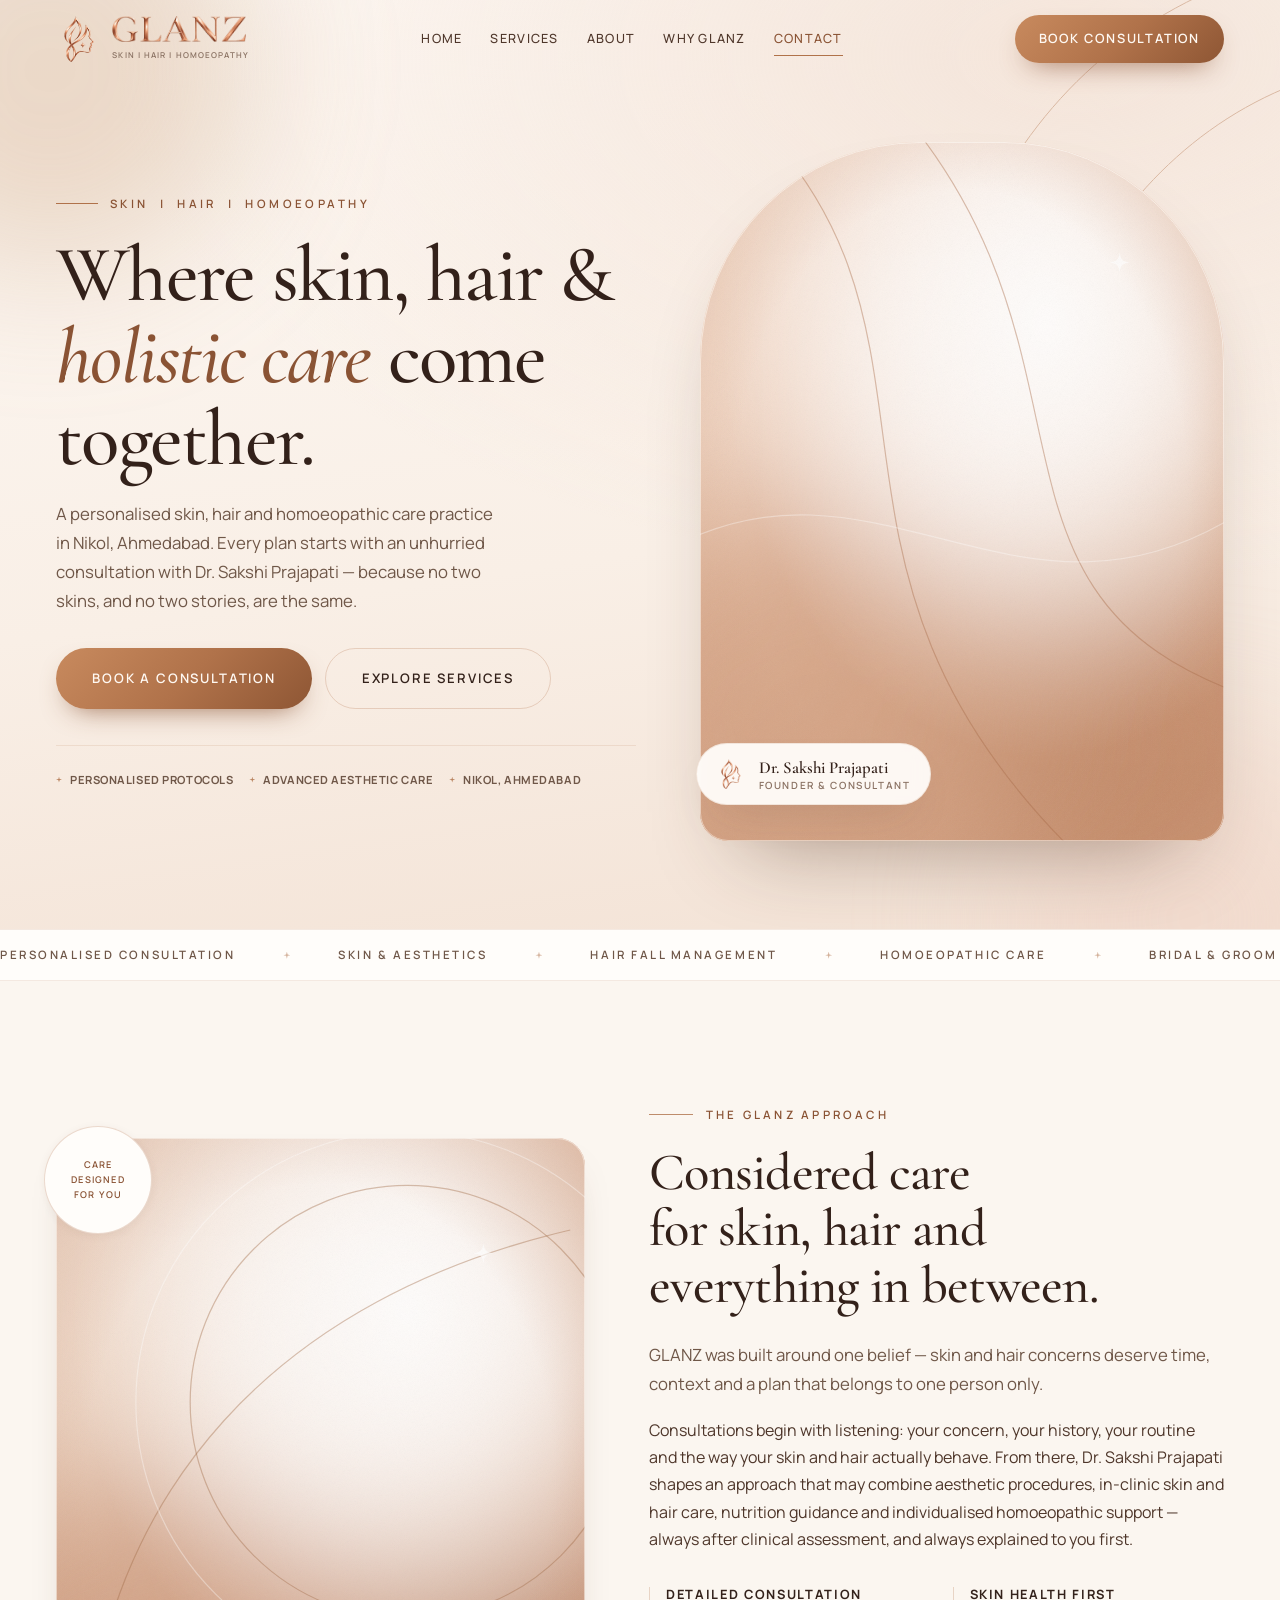
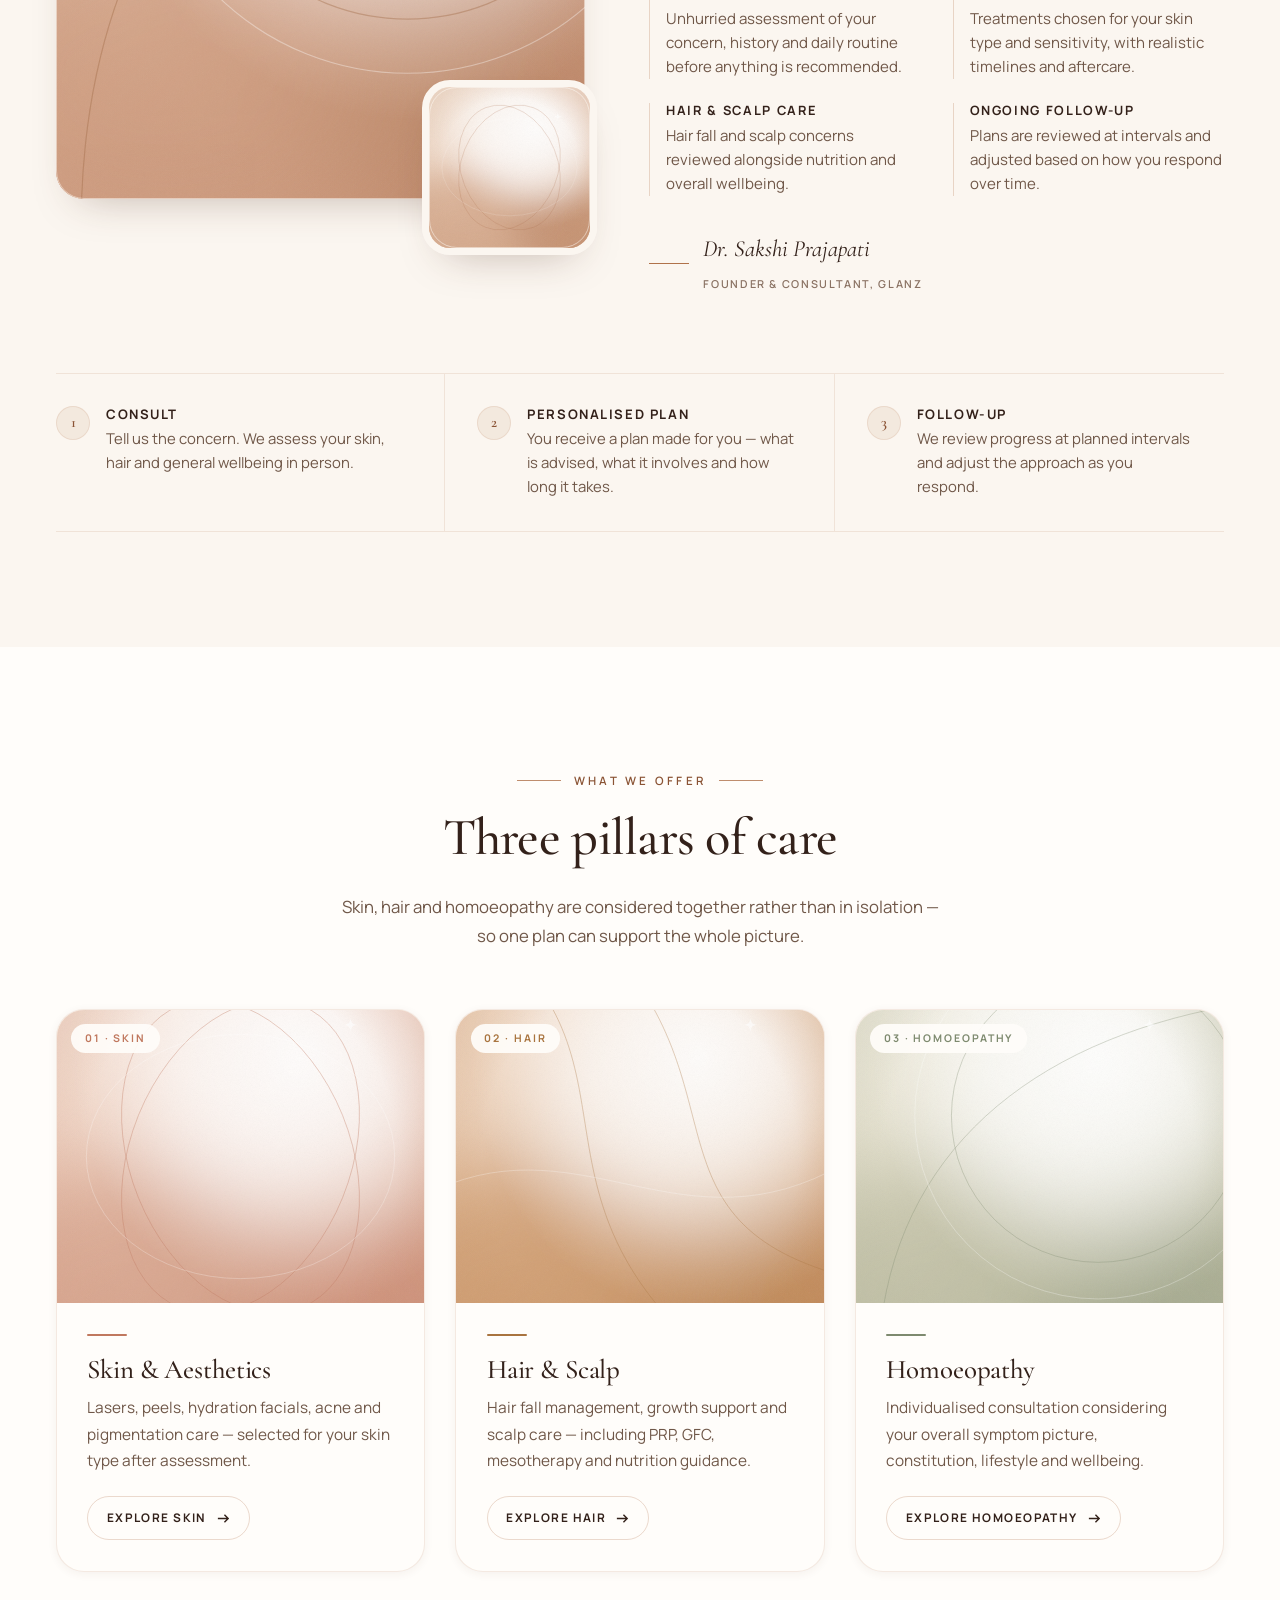
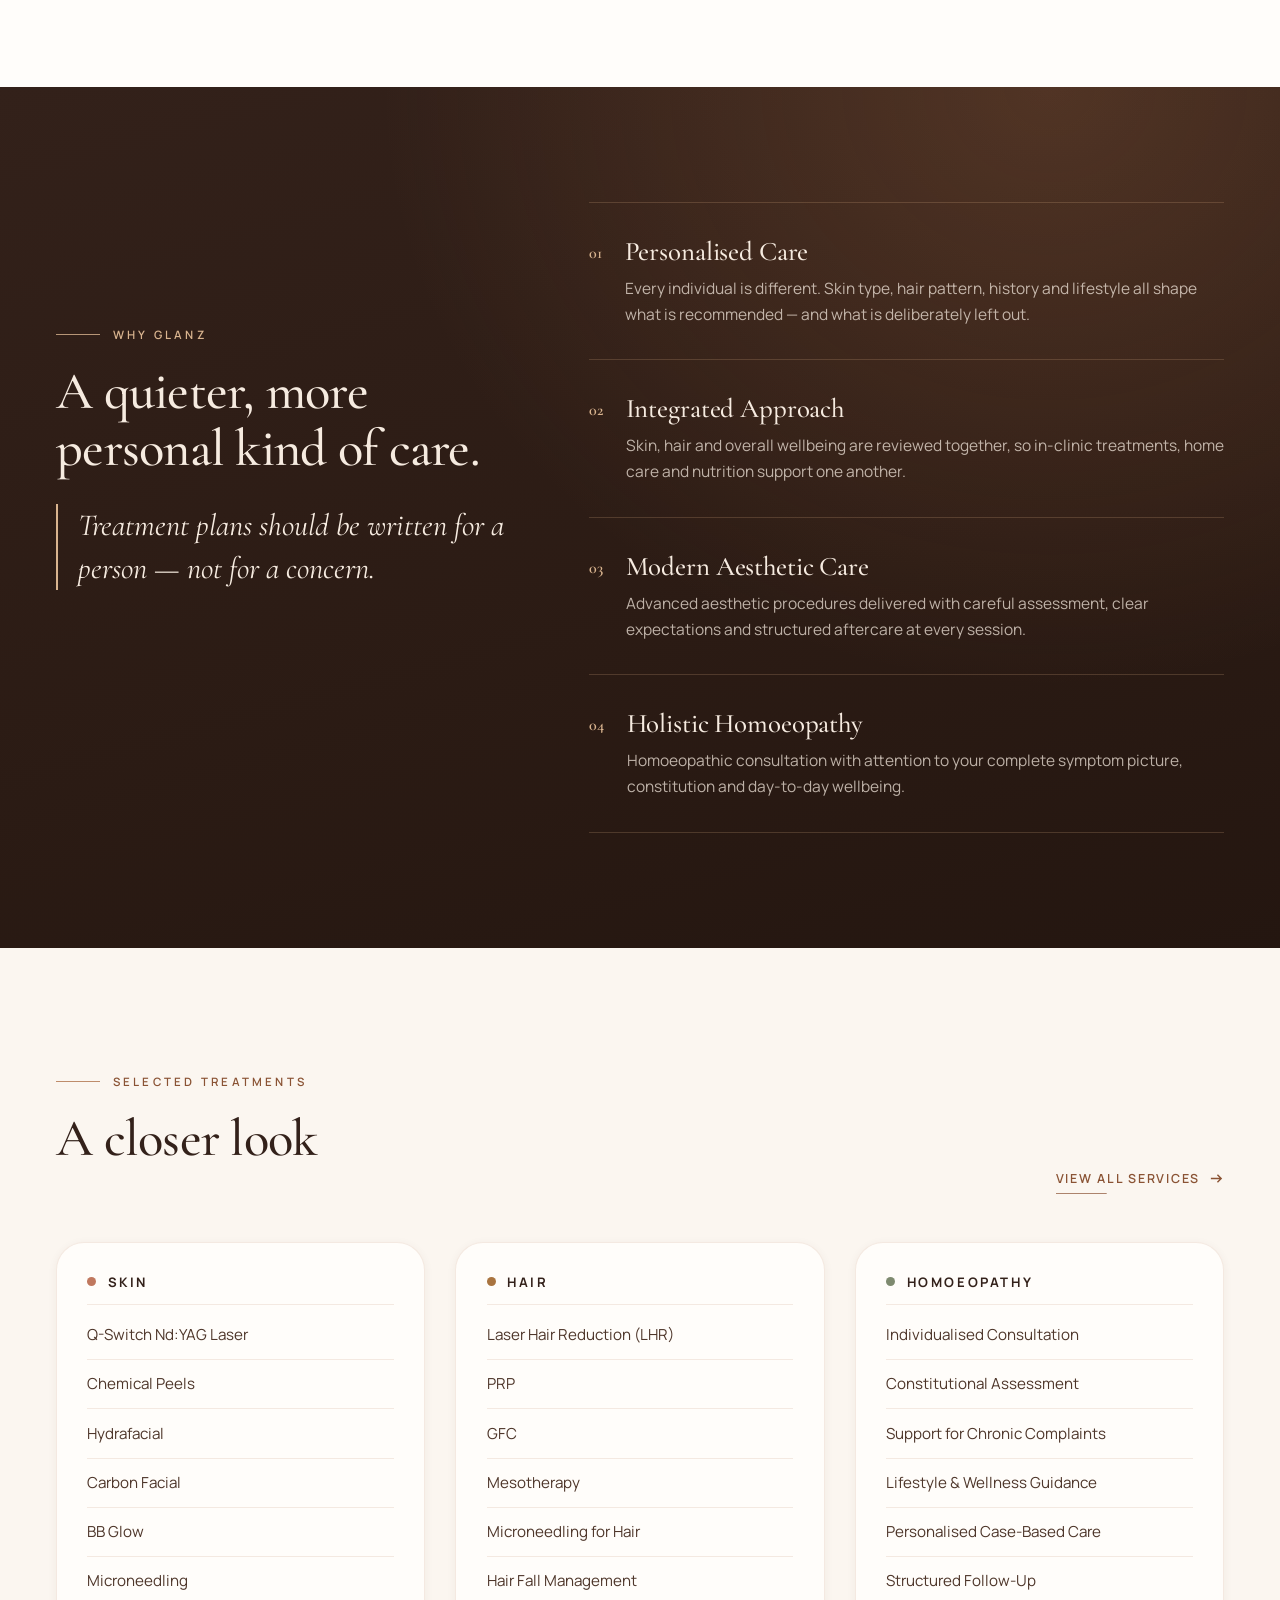
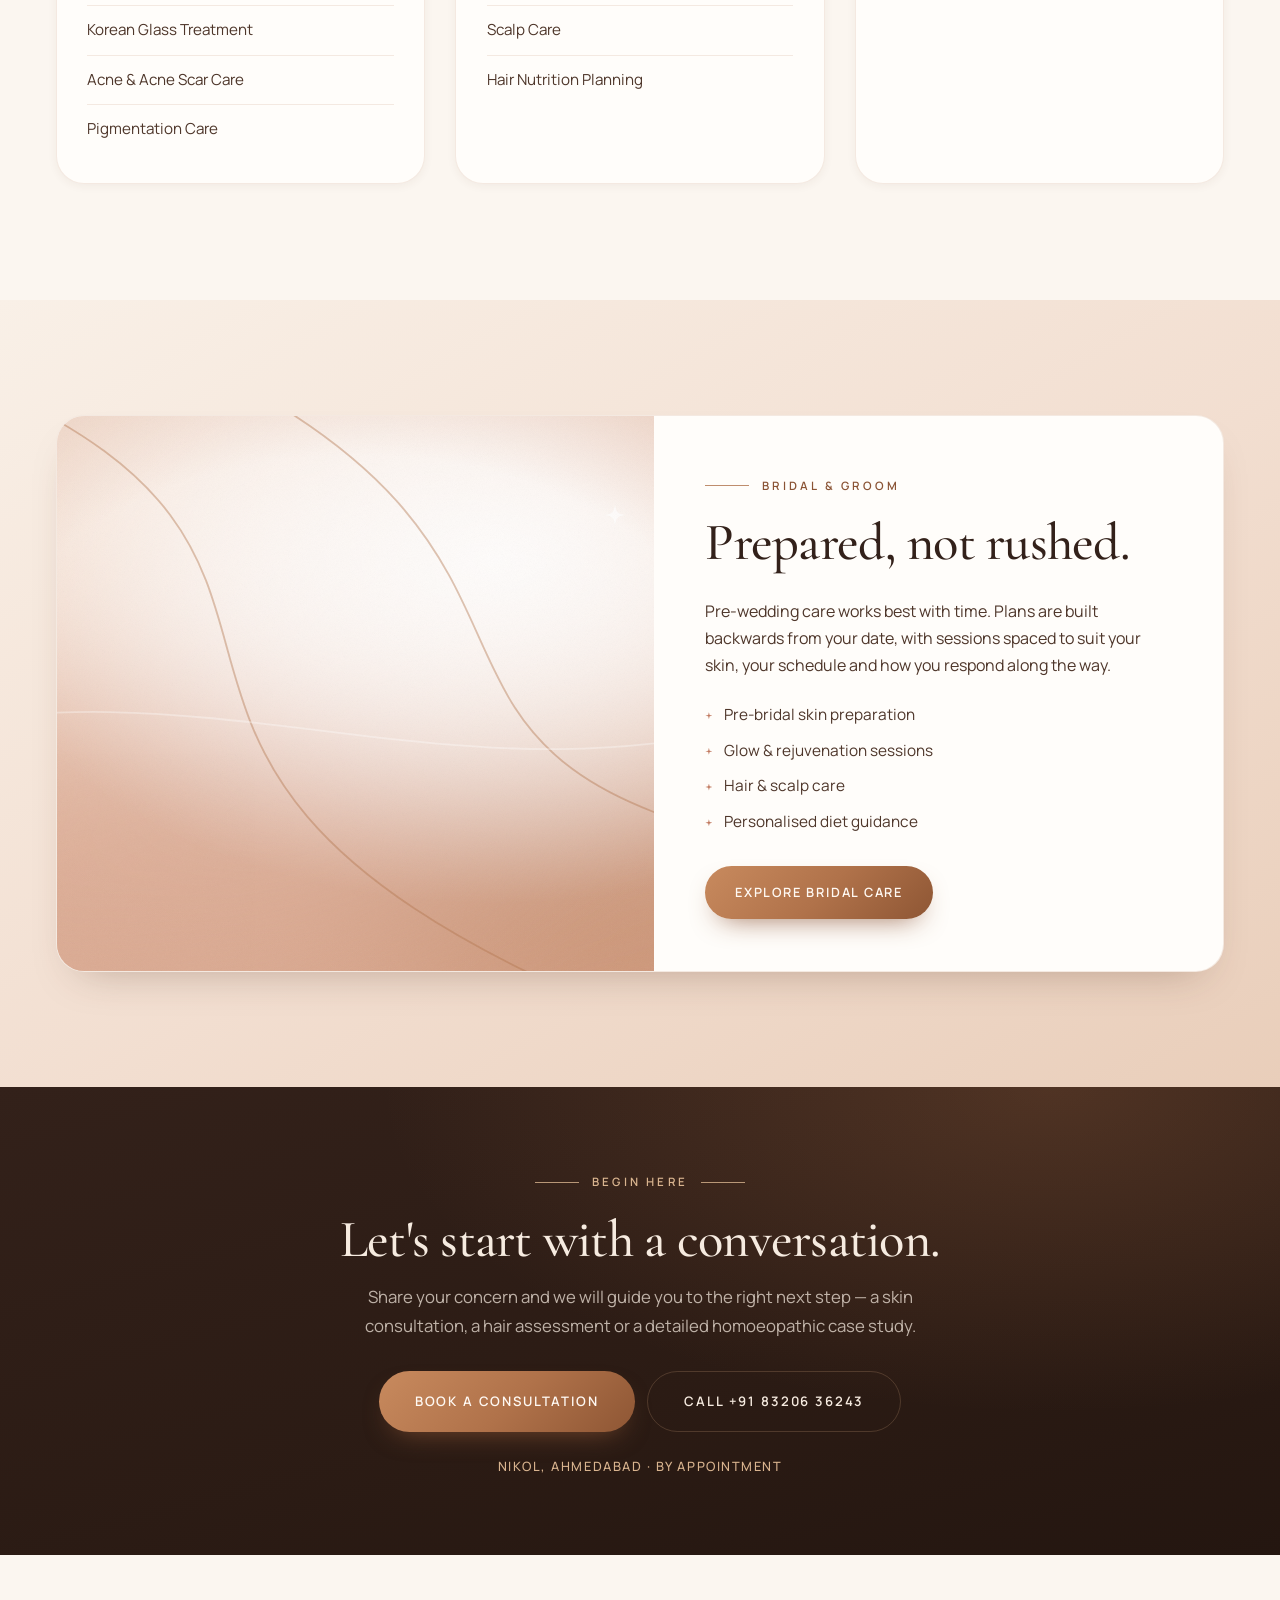
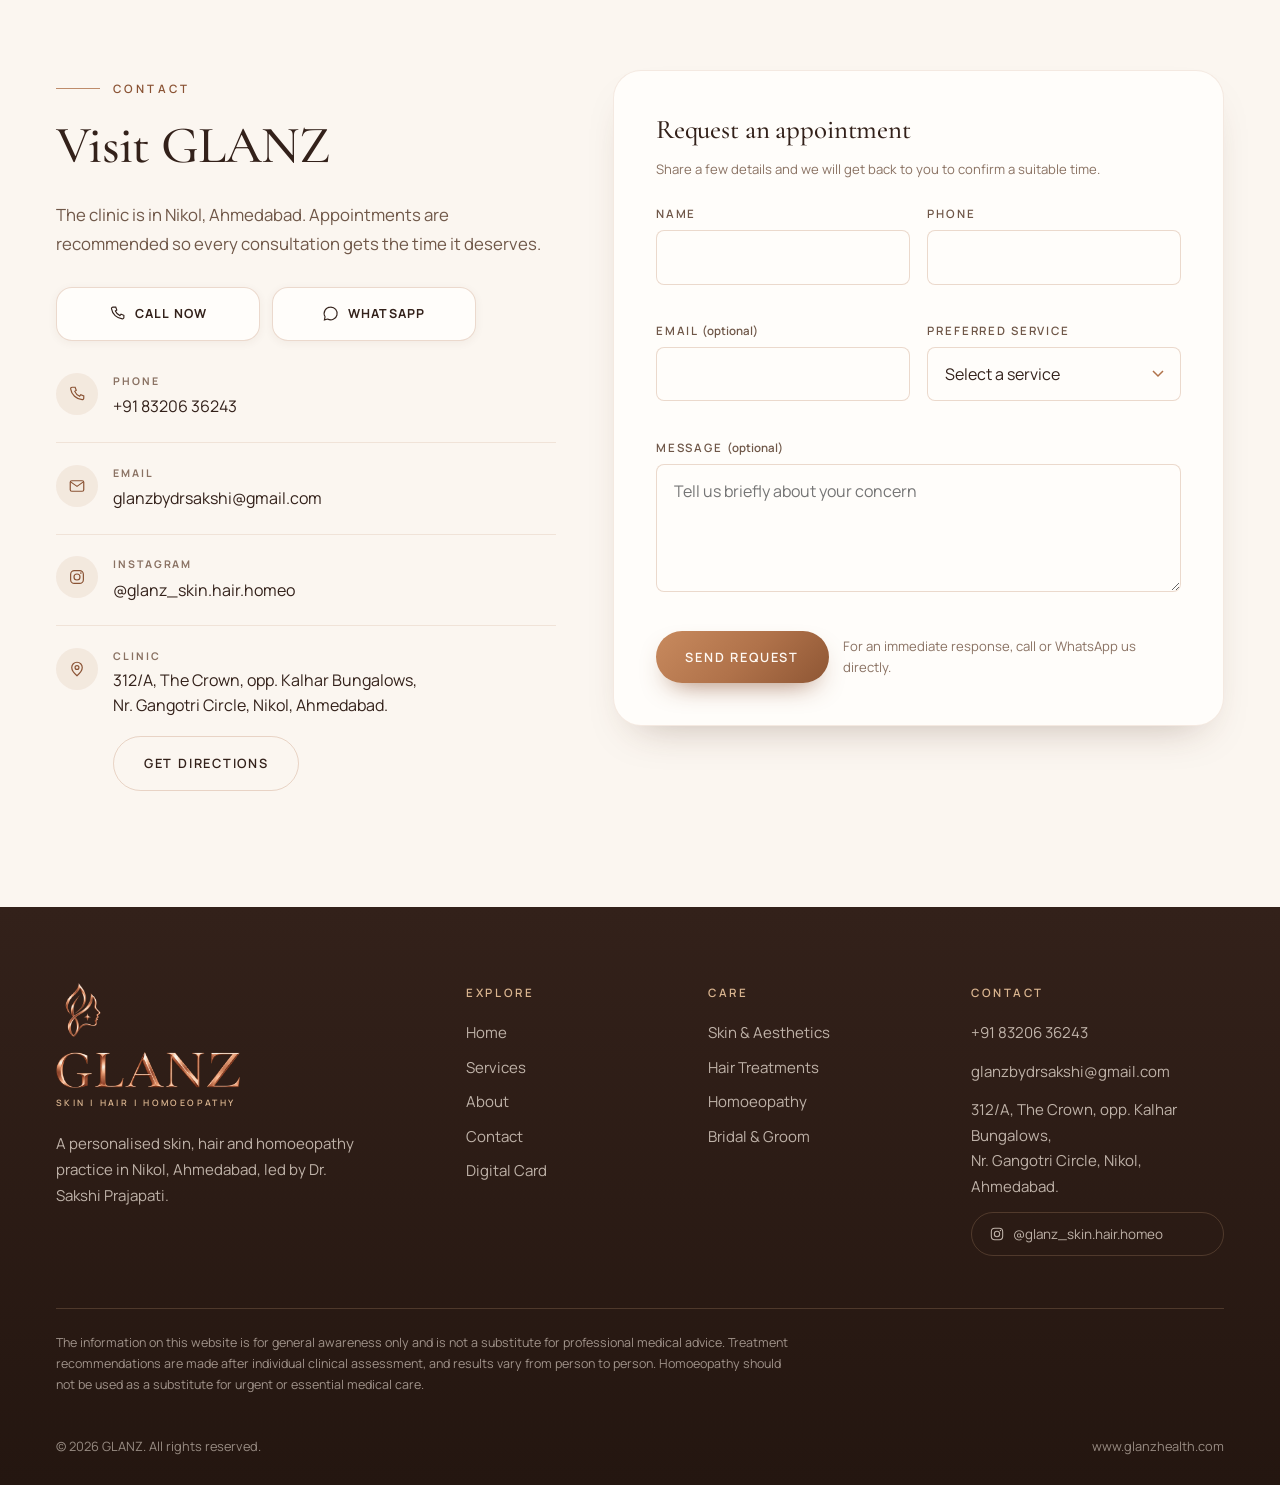
==== commit 06b06e0d: "Wire the contact form up to Web3Forms Replaces the front-end-only demo form with a real submission p" ====
--- a/index.html
+++ b/index.html
@@ -568,6 +568,13 @@
         </p>
 
         <form class="contact__form" id="contactForm" novalidate>
+          <!-- Web3Forms — see GLANZ_CONFIG.web3formsKey in js/main.js to change the key -->
+          <input type="hidden" name="access_key" value="cd164c81-4b46-4ff1-a68b-4e71835092c9">
+          <input type="hidden" name="subject" value="New appointment request — GLANZ website">
+          <input type="hidden" name="from_name" value="GLANZ website">
+          <!-- Honeypot: real visitors never see or fill this; bots that do get silently rejected -->
+          <input type="checkbox" name="botcheck" tabindex="-1" autocomplete="off" style="position:absolute;left:-9999px" aria-hidden="true">
+
           <div class="field">
             <label for="cf-name">Name</label>
             <input id="cf-name" name="name" type="text" autocomplete="name" required>
@@ -602,10 +609,11 @@
           </div>
 
           <div class="form-foot">
-            <button class="btn" type="submit">Send Request</button>
+            <button class="btn" type="submit">
+              <span class="btn__label">Send Request</span>
+            </button>
             <p class="form-note">
-              The form is not connected to email yet — please call or WhatsApp us for an
-              immediate response.
+              For an immediate response, call or WhatsApp us directly.
             </p>
           </div>
         </form>
--- a/css/global.css
+++ b/css/global.css
@@ -654,6 +654,10 @@
 }
 .form-status.is-visible { display: block; }
 .form-status a { color: var(--copper-deep); font-weight: 600; text-decoration: underline; }
+.form-status.is-error { border-left-color: #A8452F; }
+.form-status.is-error strong { color: #A8452F; }
+
+.btn:disabled { opacity: 0.65; cursor: not-allowed; }
 
 /* --------------------------------------------------------------------------
    10. FOOTER
